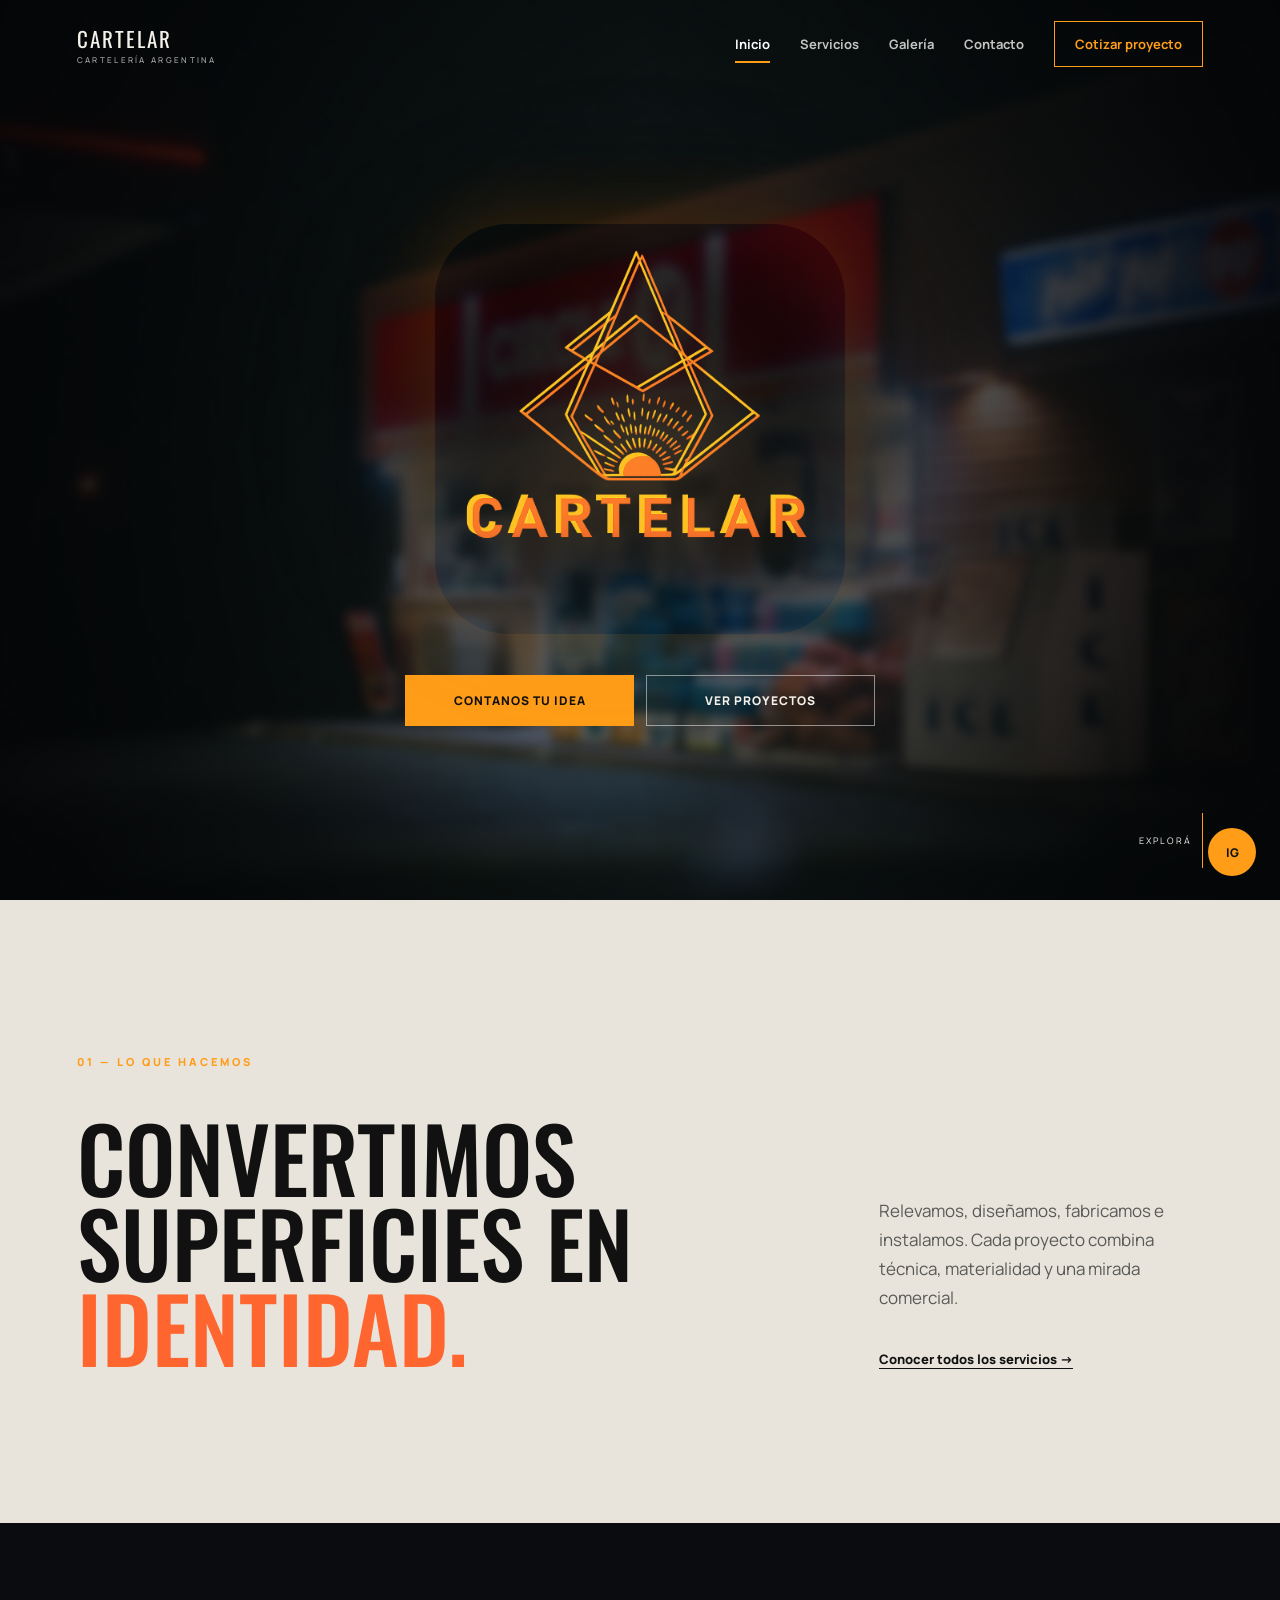
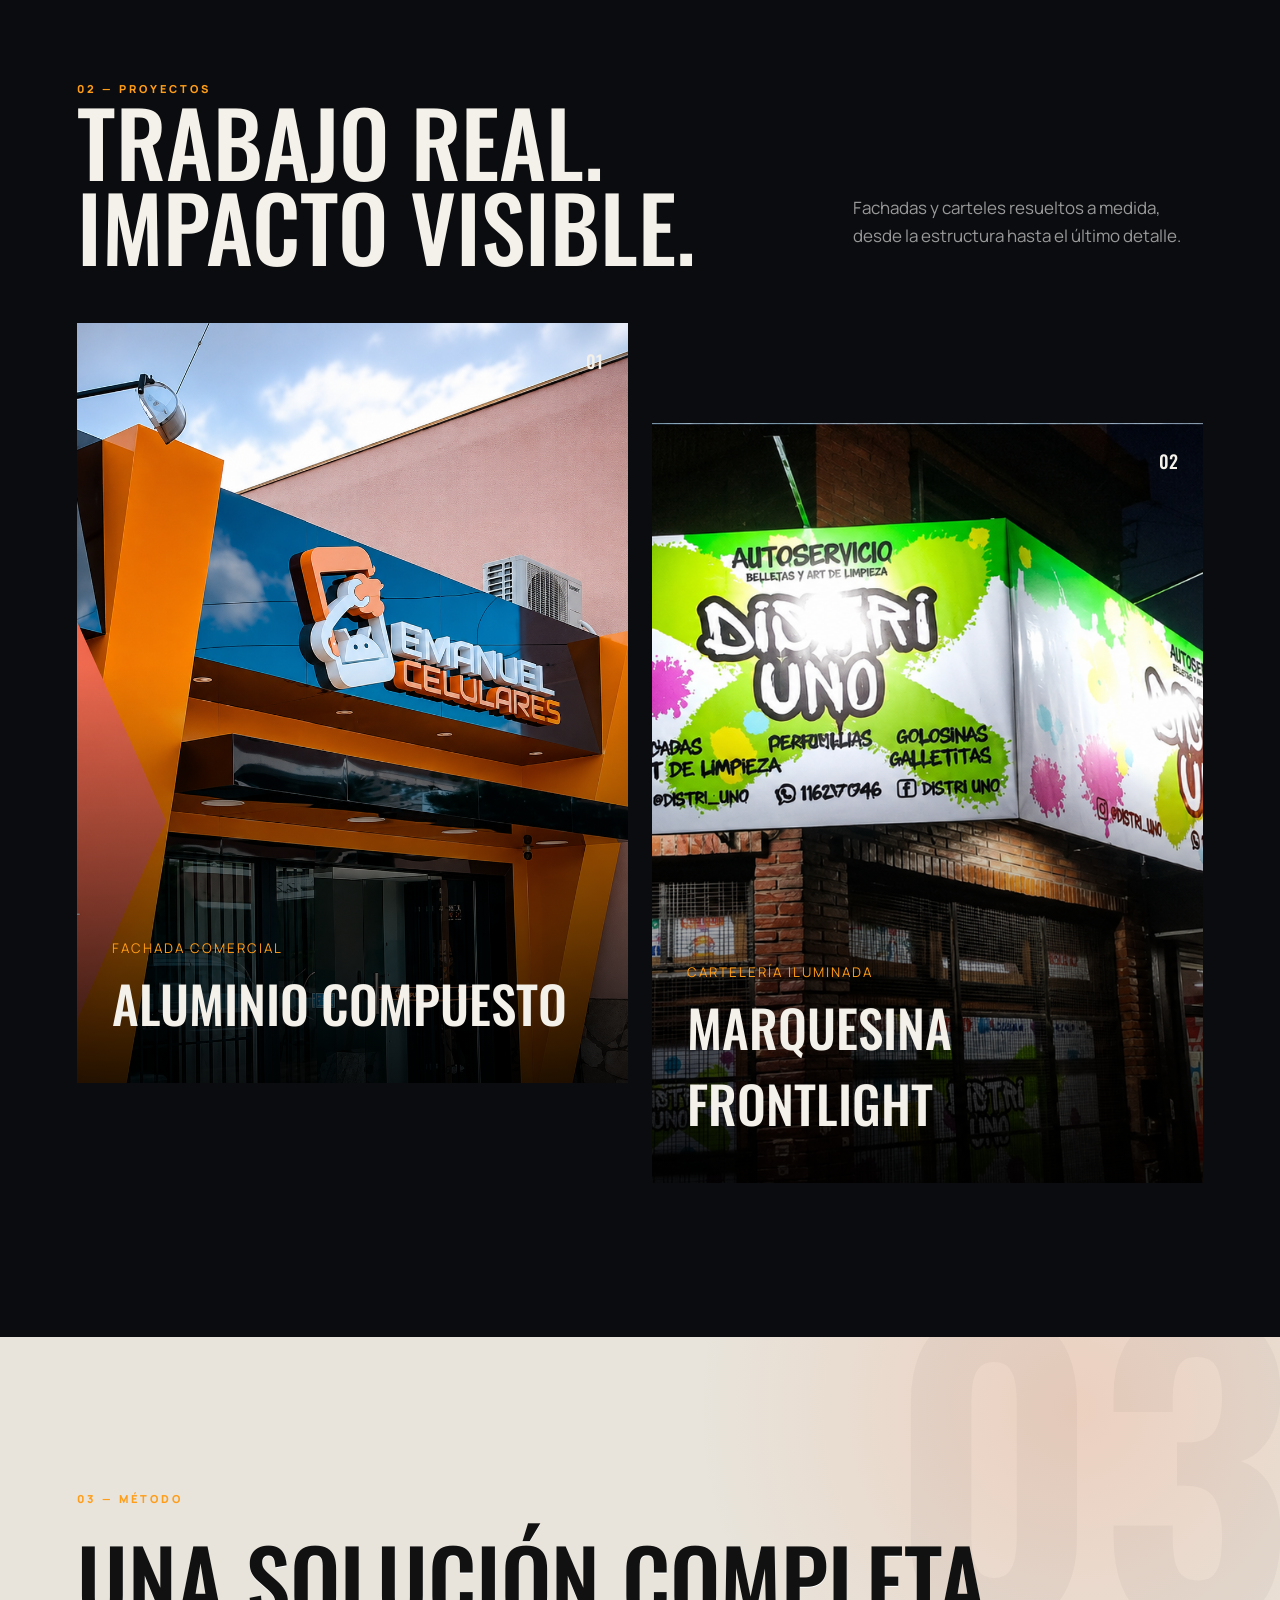
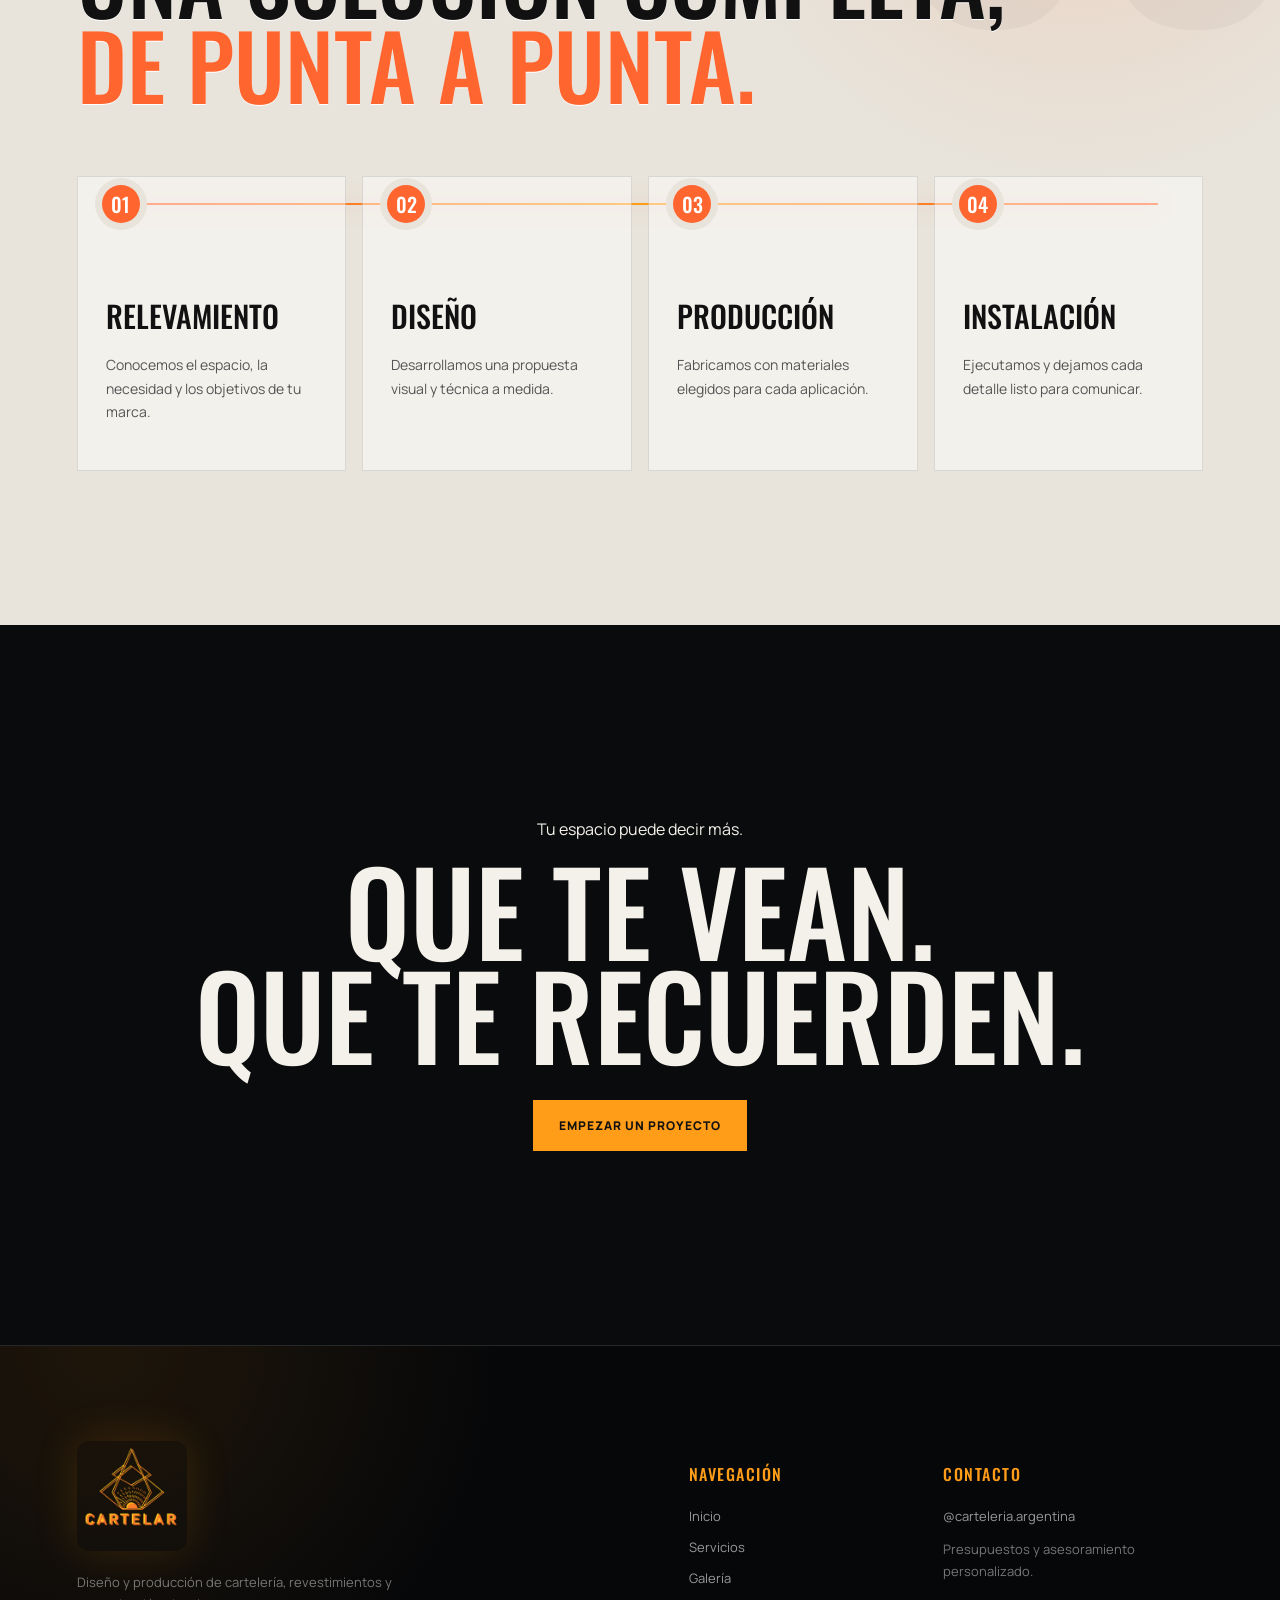
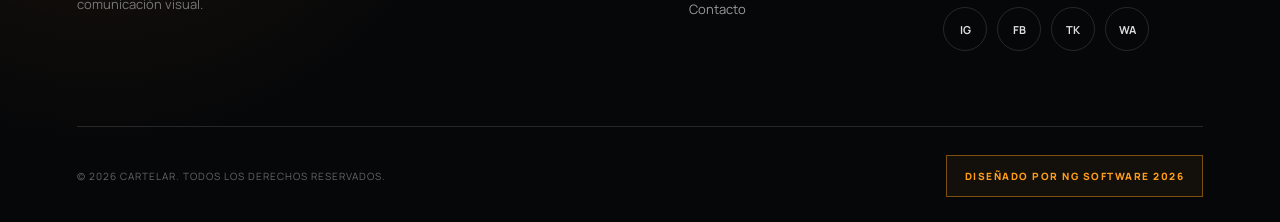
==== index.html @ c9a0443d "Add files via upload" ====
<!doctype html><html lang="es"><head><meta charset="UTF-8"><meta name="viewport" content="width=device-width,initial-scale=1"><meta name="description" content="Cartelar — cartelería, aluminio compuesto, revestimientos y comunicación visual."><title>Cartelar | Cartelería Argentina</title><link rel="preconnect" href="https://fonts.googleapis.com"><link rel="preconnect" href="https://fonts.gstatic.com" crossorigin><link href="https://fonts.googleapis.com/css2?family=Manrope:wght@400;500;600;700;800&family=Oswald:wght@400;500;600&display=swap" rel="stylesheet"><link rel="stylesheet" href="css/styles.css"><script defer src="js/main.js"></script></head><body>
<div class="loader" aria-label="Cargando"><img src="assets/logo-cartelar.png" alt="Cartelar"><div class="loader-line"></div></div>
<header class="header"><a class="brand brand-index" href="index.html"><span>CARTELAR<small>Cartelería Argentina</small></span></a><button class="menu-btn" aria-label="Abrir menú" aria-expanded="false"><i></i><i></i></button><nav><a class="active" href="index.html">Inicio</a><a href="servicios.html">Servicios</a><a href="galeria.html">Galería</a><a href="contacto.html">Contacto</a><a class="nav-cta" href="contacto.html">Cotizar proyecto</a></nav></header>
<main><section class="hero hero-minimal"><div class="hero-bg" data-parallax></div><div class="hero-shade"></div><div class="hero-center"><img class="hero-logo" src="assets/logo-cartelar.png" alt="Cartelar"><div class="hero-actions"><a class="btn primary" href="contacto.html">Contanos tu idea</a><a class="btn ghost" href="galeria.html">Ver proyectos</a></div></div><div class="scroll-cue"><span>Explorá</span><i></i></div></section>
<section class="statement section"><div class="section-tag reveal">01 — Lo que hacemos</div><div class="statement-grid"><h2 class="reveal">Convertimos superficies en <span>identidad.</span></h2><div class="reveal"><p>Relevamos, diseñamos, fabricamos e instalamos. Cada proyecto combina técnica, materialidad y una mirada comercial.</p><a class="text-link" href="servicios.html">Conocer todos los servicios →</a></div></div></section>
<section class="featured section dark"><div class="section-head reveal"><div><span class="section-tag">02 — Proyectos</span><h2>Trabajo real.<br>Impacto visible.</h2></div><p>Fachadas y carteles resueltos a medida, desde la estructura hasta el último detalle.</p></div><div class="project-grid"><a class="project-card reveal" href="galeria.html"><img src="assets/proyecto-aluminio.png" alt="Fachada en aluminio compuesto para Emmanuel Celulares"><span class="project-number">01</span><div><small>Fachada comercial</small><h3>Aluminio compuesto</h3></div></a><a class="project-card reveal" href="galeria.html"><img src="assets/proyecto-carteleria.png" alt="Marquesina iluminada para Distri Uno"><span class="project-number">02</span><div><small>Cartelería iluminada</small><h3>Marquesina frontlight</h3></div></a></div></section>
<section class="process section"><div class="section-tag reveal">03 — Método</div><h2 class="reveal">Una solución completa,<br><span>de punta a punta.</span></h2><div class="steps"><article class="reveal"><b>01</b><h3>Relevamiento</h3><p>Conocemos el espacio, la necesidad y los objetivos de tu marca.</p></article><article class="reveal"><b>02</b><h3>Diseño</h3><p>Desarrollamos una propuesta visual y técnica a medida.</p></article><article class="reveal"><b>03</b><h3>Producción</h3><p>Fabricamos con materiales elegidos para cada aplicación.</p></article><article class="reveal"><b>04</b><h3>Instalación</h3><p>Ejecutamos y dejamos cada detalle listo para comunicar.</p></article></div></section>
<section class="parallax-band"><div class="parallax-band-bg"></div><div class="reveal"><span>Tu espacio puede decir más.</span><h2>Que te vean.<br>Que te recuerden.</h2><a class="btn primary" href="contacto.html">Empezar un proyecto</a></div></section></main>
<footer><div class="footer-top"><div><img src="assets/logo-cartelar.png" alt="Cartelar"><p>Diseño y producción de cartelería, revestimientos y comunicación visual.</p></div><div><h4>Navegación</h4><a href="index.html">Inicio</a><a href="servicios.html">Servicios</a><a href="galeria.html">Galería</a><a href="contacto.html">Contacto</a></div><div><h4>Contacto</h4><a href="https://www.instagram.com/carteleria.argentina/" target="_blank" rel="noopener">@carteleria.argentina</a><p>Presupuestos y asesoramiento personalizado.</p></div></div><div class="footer-bottom"><span>© 2026 Cartelar. Todos los derechos reservados.</span><a href="https://www.instagram.com/ng.software.arg/" target="_blank" rel="noopener">Diseñado por NG Software 2026</a></div></footer>
<a class="float-contact" href="https://www.instagram.com/carteleria.argentina/" target="_blank" rel="noopener" aria-label="Contactar por Instagram">IG</a><button class="to-top" aria-label="Volver arriba">↑</button></body></html>
---- css/styles.css ----
:root{--bg:#0a0b0d;--panel:#111318;--text:#f4f1ea;--muted:#a8a8a5;--accent:#ff9d18;--accent2:#ff652f;--line:rgba(255,255,255,.13);--pad:clamp(22px,6vw,96px)}*{box-sizing:border-box}html{scroll-behavior:smooth}body{margin:0;background:var(--bg);color:var(--text);font-family:Manrope,Arial,sans-serif;overflow-x:hidden}body.menu-open{overflow:hidden}a{color:inherit;text-decoration:none}img{display:block;max-width:100%}button,input,textarea,select{font:inherit}.loader{position:fixed;z-index:9999;inset:0;background:#08090b;display:grid;place-items:center;transition:opacity .6s,visibility .6s}.loader.hide{opacity:0;visibility:hidden}.loader img{width:clamp(140px,22vw,280px);border-radius:12%;animation:loaderPulse 1.4s ease-in-out infinite}.loader-line{position:absolute;bottom:12%;width:140px;height:2px;background:#282828;overflow:hidden}.loader-line:after{content:"";display:block;width:50%;height:100%;background:var(--accent);animation:load 1s infinite}.header{height:88px;padding:0 var(--pad);display:flex;align-items:center;justify-content:space-between;position:fixed;z-index:100;top:0;width:100%;border-bottom:1px solid transparent;transition:.35s}.header.scrolled{height:72px;background:rgba(8,9,11,.9);backdrop-filter:blur(18px);border-color:var(--line)}.brand{display:flex;align-items:center;gap:12px;font-family:Oswald;font-size:21px;letter-spacing:2px}.brand img{width:42px;height:42px;object-fit:cover;border-radius:8px}.brand small{display:block;font:500 8px Manrope;letter-spacing:2.3px;color:#aaa;text-transform:uppercase}.header nav{display:flex;align-items:center;gap:30px;font-size:13px;font-weight:700}.header nav>a:not(.nav-cta){color:#c4c4c2;position:relative}.header nav>a.active,.header nav>a:hover{color:#fff}.header nav>a.active:after{content:"";position:absolute;left:0;right:0;bottom:-10px;height:2px;background:var(--accent)}.nav-cta{padding:13px 20px;border:1px solid var(--accent);color:var(--accent)}.menu-btn{display:none;background:none;border:0}.hero{height:100svh;min-height:690px;position:relative;display:grid;place-items:center;overflow:hidden}.hero-bg{position:absolute;inset:-6%;background:url('../assets/hero-carteleria.jpg') center/cover;filter:blur(5px);transform:scale(1.05);will-change:transform}.hero-shade{position:absolute;inset:0;background:radial-gradient(circle at center,rgba(4,5,7,.2),rgba(4,5,7,.85)),linear-gradient(90deg,rgba(4,5,7,.65),transparent 50%,rgba(4,5,7,.65))}.hero-center{position:relative;z-index:2;text-align:center;max-width:860px;padding:110px 24px 60px}.eyebrow,.section-tag{font-size:11px;text-transform:uppercase;letter-spacing:3px;font-weight:800;color:var(--accent)}.hero-logo{width:clamp(115px,14vw,180px);height:clamp(115px,14vw,180px);object-fit:cover;margin:24px auto 10px;border-radius:18%;box-shadow:0 0 80px rgba(255,157,24,.22);animation:logoReveal 1.1s .3s both}.hero h1,.page-hero h1,.contact h1{font:500 clamp(58px,8.5vw,126px)/.88 Oswald;text-transform:uppercase;letter-spacing:-2px;margin:10px 0 22px}.hero h1 em,.page-hero h1 em,.contact h1 em{font-style:normal;color:var(--accent)}.hero p{max-width:620px;margin:0 auto 30px;color:#d3d3d0;font-size:clamp(15px,1.4vw,18px);line-height:1.7}.hero-actions{display:flex;gap:12px;justify-content:center}.btn{display:inline-flex;justify-content:center;align-items:center;padding:16px 25px;border:1px solid transparent;cursor:pointer;font-weight:800;font-size:12px;letter-spacing:1px;text-transform:uppercase;transition:.3s}.btn.primary{background:var(--accent);color:#111}.btn.primary:hover{background:#ffb13b;transform:translateY(-3px)}.btn.ghost{border-color:rgba(255,255,255,.5)}.btn.ghost:hover{background:#fff;color:#111}.scroll-cue{position:absolute;z-index:2;right:var(--pad);bottom:32px;display:flex;align-items:center;gap:10px;font-size:9px;letter-spacing:2px;text-transform:uppercase}.scroll-cue i{height:55px;width:1px;background:linear-gradient(var(--accent) 50%,rgba(255,255,255,.2) 50%);background-size:100% 200%;animation:scroll 2s infinite}.section{padding:clamp(90px,12vw,170px) var(--pad)}.statement{background:#e8e4db;color:#111}.statement-grid{display:grid;grid-template-columns:1.35fr .65fr;gap:10vw;margin-top:45px;align-items:end}.statement h2,.section-head h2,.process h2,.cta h2{font:500 clamp(48px,7vw,102px)/.95 Oswald;text-transform:uppercase;margin:0}.statement h2 span,.process h2 span{color:var(--accent2)}.statement p,.section-head p{font-size:17px;line-height:1.7;color:#595a57}.text-link{display:inline-block;margin-top:20px;font-size:13px;font-weight:800;border-bottom:1px solid}.dark{background:#0b0c0f}.section-head{display:flex;justify-content:space-between;align-items:end;margin-bottom:55px}.section-head p{color:#999;max-width:350px}.project-grid{display:grid;grid-template-columns:1fr 1fr;gap:24px}.project-card{height:min(70vw,760px);position:relative;overflow:hidden;background:#111}.project-card:nth-child(2){margin-top:100px}.project-card img{width:100%;height:100%;object-fit:cover;transition:transform .8s}.project-card:after{content:"";position:absolute;inset:0;background:linear-gradient(transparent 45%,rgba(0,0,0,.85))}.project-card:hover img{transform:scale(1.045)}.project-card>div{position:absolute;z-index:2;bottom:35px;left:35px}.project-card small{color:var(--accent);text-transform:uppercase;letter-spacing:2px}.project-card h3{font:500 clamp(29px,4vw,55px) Oswald;text-transform:uppercase;margin:7px 0}.project-number{position:absolute;z-index:2;right:25px;top:25px;font:500 18px Oswald}.process{background:#e8e4db;color:#111}.process h2{margin:30px 0 70px}.steps{display:grid;grid-template-columns:repeat(4,1fr);border-top:1px solid #bbb}.steps article{padding:35px 28px;border-right:1px solid #bbb}.steps article:last-child{border:0}.steps b{color:var(--accent2);font:500 20px Oswald}.steps h3{font:500 25px Oswald;text-transform:uppercase;margin:50px 0 15px}.steps p{font-size:13px;line-height:1.7;color:#555}.parallax-band{min-height:80vh;position:relative;display:grid;place-items:center;text-align:center;overflow:hidden}.parallax-band-bg{position:absolute;inset:-15%;background:url('../assets/proyecto-carteleria.png') center/cover fixed;filter:brightness(.25)}.parallax-band>div:last-child{position:relative}.parallax-band h2{font:500 clamp(58px,9vw,130px)/.9 Oswald;text-transform:uppercase;margin:18px 0 35px}.page-hero{min-height:72vh;padding:180px var(--pad) 90px;display:flex;flex-direction:column;justify-content:end;background:radial-gradient(circle at 80% 10%,rgba(255,157,24,.15),transparent 33%)}.page-hero h1{font-size:clamp(60px,8vw,112px);margin:25px 0}.page-hero p{color:var(--muted);max-width:580px;line-height:1.8}.services{padding-top:40px}.service-wide{display:grid;grid-template-columns:.8fr 1.2fr;min-height:620px;background:#e8e4db;color:#111}.service-wide>div{padding:clamp(35px,6vw,80px);align-self:center}.service-wide span,.service-card span{color:var(--accent2);font:600 16px Oswald}.service-wide h2{font:500 clamp(45px,5vw,72px)/1 Oswald;text-transform:uppercase}.service-wide p{line-height:1.8;color:#555}.service-wide li{margin:10px 0}.service-wide img{width:100%;height:100%;object-fit:cover}.service-cards{display:grid;grid-template-columns:repeat(2,1fr);gap:1px;background:var(--line);margin-top:1px}.service-card{min-height:370px;background:var(--panel);padding:55px;position:relative;overflow:hidden}.service-card h3{font:500 clamp(30px,4vw,50px) Oswald;text-transform:uppercase;margin:50px 0 15px}.service-card p{color:#aaa;line-height:1.7;max-width:520px}.service-card.image{padding:0;display:flex;align-items:end}.service-card.image img{position:absolute;inset:0;width:100%;height:100%;object-fit:cover;filter:brightness(.48);transition:.6s}.service-card.image:hover img{transform:scale(1.04);filter:brightness(.35)}.service-card.image>div{position:relative;padding:45px}.cta{text-align:center;background:linear-gradient(135deg,#191309,#0b0c0f)}.cta h2{margin:25px 0 40px}.gallery{padding-top:20px;display:grid;grid-template-columns:.8fr 1.2fr;gap:24px;align-items:center}.gallery-item{border:0;padding:0;background:none;color:white;text-align:left;position:relative;overflow:hidden;cursor:zoom-in}.gallery-item.tall{height:760px}.gallery-item.wide{height:560px}.gallery-item img{height:100%;width:100%;object-fit:cover;transition:.7s}.gallery-item:hover img{transform:scale(1.04)}.gallery-item:after{content:"";position:absolute;inset:0;background:linear-gradient(transparent 60%,rgba(0,0,0,.8))}.gallery-item span{position:absolute;z-index:2;left:35px;bottom:30px;font:500 30px Oswald;text-transform:uppercase}.gallery-item small{display:block;color:var(--accent);font:700 10px Manrope;letter-spacing:2px;margin-bottom:5px}.lightbox{position:fixed;z-index:500;inset:0;background:rgba(0,0,0,.94);display:none;place-items:center;padding:50px}.lightbox.open{display:grid}.lightbox img{max-height:88vh;max-width:92vw}.lightbox button{position:absolute;right:25px;top:15px;color:white;border:0;background:none;font-size:50px;cursor:pointer}.contact{padding-top:190px;min-height:100vh;display:grid;grid-template-columns:1fr .75fr;gap:9vw}.contact h1{font-size:clamp(55px,7vw,100px);margin:28px 0}.contact-copy>p{color:#aaa;line-height:1.8;max-width:560px}.contact-links{margin-top:60px;border-top:1px solid var(--line)}.contact-links a,.contact-links>div{padding:24px 0;border-bottom:1px solid var(--line);display:block;font-weight:700}.contact-links small{display:block;color:var(--accent);text-transform:uppercase;letter-spacing:2px;margin-bottom:8px}.contact-links b{float:right}.contact-form{background:#e8e4db;color:#111;padding:clamp(28px,4vw,60px);align-self:center}.contact-form label{display:block;margin-bottom:25px;font-size:11px;text-transform:uppercase;letter-spacing:1px;font-weight:800}.contact-form input,.contact-form textarea,.contact-form select{display:block;width:100%;padding:14px 0;border:0;border-bottom:1px solid #aaa;background:transparent;outline:none;margin-top:7px;text-transform:none;letter-spacing:0}.contact-form input:focus,.contact-form textarea:focus,.contact-form select:focus{border-color:var(--accent2)}.contact-form .btn{width:100%}.form-note{font-size:10px;line-height:1.6;color:#666}footer{padding:75px var(--pad) 25px;background:#07080a;border-top:1px solid var(--line)}.footer-top{display:grid;grid-template-columns:1.7fr .6fr .8fr;gap:60px;padding-bottom:65px}.footer-top>div:first-child img{width:80px;height:80px;object-fit:cover;border-radius:12px;margin-bottom:20px}.footer-top p{color:#777;max-width:340px;line-height:1.7;font-size:13px}.footer-top h4{font:500 16px Oswald;text-transform:uppercase;color:var(--accent)}.footer-top a{display:block;color:#999;font-size:13px;margin:13px 0}.footer-top a:hover{color:white}.footer-bottom{border-top:1px solid var(--line);padding-top:22px;display:flex;justify-content:space-between;color:#666;font-size:10px;text-transform:uppercase;letter-spacing:1px}.footer-bottom a:hover{color:var(--accent)}.float-contact,.to-top{position:fixed;z-index:80;bottom:24px;width:48px;height:48px;display:grid;place-items:center;border-radius:50%;border:0;font-size:12px;font-weight:800}.float-contact{right:24px;background:var(--accent);color:#111}.to-top{right:82px;background:#222;color:white;opacity:0;transform:translateY(10px);transition:.3s;cursor:pointer}.to-top.show{opacity:1;transform:none}.reveal{opacity:0;transform:translateY(35px);transition:opacity .8s,transform .8s}.reveal.visible{opacity:1;transform:none}@keyframes loaderPulse{50%{transform:scale(1.04);filter:brightness(1.2)}}@keyframes load{from{transform:translateX(-100%)}to{transform:translateX(200%)}}@keyframes logoReveal{from{opacity:0;transform:scale(.72);filter:blur(12px)}to{opacity:1;transform:scale(1);filter:blur(0)}}@keyframes scroll{to{background-position:0 -200%}}
@media(max-width:900px){.header{height:72px}.brand span{display:none}.menu-btn{display:block;width:38px;height:38px;position:relative;z-index:3}.menu-btn i{display:block;width:24px;height:2px;background:#fff;margin:7px;transition:.3s}.menu-open .menu-btn i:first-child{transform:translateY(4.5px) rotate(45deg)}.menu-open .menu-btn i:last-child{transform:translateY(-4.5px) rotate(-45deg)}.header nav{position:fixed;inset:0;background:#0a0b0d;display:flex;flex-direction:column;justify-content:center;gap:30px;transform:translateX(100%);transition:.45s;font:500 38px Oswald;text-transform:uppercase}.menu-open .header nav{transform:none}.header nav>a.active:after{bottom:-3px}.nav-cta{font:800 12px Manrope}.statement-grid,.service-wide,.contact{grid-template-columns:1fr}.statement-grid{gap:40px}.project-card:nth-child(2){margin-top:50px}.section-head{display:block}.section-head p{margin-top:30px}.steps{grid-template-columns:1fr 1fr}.service-wide img{height:520px}.gallery{grid-template-columns:1fr}.gallery-item.tall,.gallery-item.wide{height:70vw;min-height:430px}.contact{gap:70px}.footer-top{grid-template-columns:1fr 1fr}.footer-top>div:first-child{grid-column:1/-1}}
@media(max-width:600px){.hero{min-height:720px}.hero-center{padding-top:100px}.hero-logo{width:105px;height:105px}.hero h1{font-size:53px}.hero-actions{flex-direction:column;align-items:stretch}.scroll-cue{display:none}.statement-grid{display:block}.statement-grid>div{margin-top:35px}.project-grid{grid-template-columns:1fr}.project-card{height:125vw;max-height:640px}.project-card:nth-child(2){margin-top:0}.steps,.service-cards{grid-template-columns:1fr}.steps article{border-right:0;border-bottom:1px solid #bbb}.service-wide img{height:105vw;max-height:500px}.service-card{padding:35px;min-height:330px}.service-card.image>div{padding:35px}.parallax-band-bg{background-attachment:scroll}.page-hero{min-height:68vh}.gallery-item.tall,.gallery-item.wide{height:120vw}.contact{padding-top:130px}.footer-top{grid-template-columns:1fr}.footer-top>div:first-child{grid-column:auto}.footer-bottom{display:block}.footer-bottom a{display:block;margin-top:12px}}
@media(prefers-reduced-motion:reduce){*{scroll-behavior:auto!important;animation:none!important;transition:none!important}.reveal{opacity:1;transform:none}}

/* Refinamiento visual v2 */
.brand-index{gap:0}.hero-minimal .hero-center{display:flex;flex-direction:column;align-items:center;gap:42px}.hero-minimal .hero-logo{width:clamp(230px,32vw,470px);height:clamp(230px,32vw,470px);margin:0;filter:drop-shadow(0 0 42px rgba(255,157,24,.32));animation:heroMark 1.25s cubic-bezier(.2,.8,.2,1) both}.hero-minimal .hero-actions{width:min(470px,90vw)}.hero-minimal .btn{flex:1}.hero-minimal .hero-shade{background:radial-gradient(circle at center,rgba(6,7,9,.12),rgba(4,5,7,.9)),linear-gradient(90deg,rgba(4,5,7,.7),transparent 50%,rgba(4,5,7,.7))}
.service-card:not(.image){padding:0;display:flex;align-items:end;isolation:isolate}.service-card:not(.image):before{content:"";position:absolute;inset:0;background:center/cover;filter:brightness(.38);z-index:-2;transition:transform .7s,filter .7s}.service-card:not(.image):after{content:"";position:absolute;inset:0;background:linear-gradient(transparent 25%,rgba(5,6,8,.9));z-index:-1}.service-card:not(.image):hover:before{transform:scale(1.055);filter:brightness(.28)}.service-card:not(.image)>span,.service-card:not(.image)>h3,.service-card:not(.image)>p{position:absolute;left:45px;right:35px}.service-card:not(.image)>span{top:42px}.service-card:not(.image)>h3{bottom:82px;margin:0}.service-card:not(.image)>p{bottom:24px;margin:0}.service-card:nth-child(1):before{background-image:url('../assets/servicio-neon.jpg')}.service-card:nth-child(3):before{background-image:url('../assets/servicio-ploteo.jpg')}.service-card:nth-child(6):before{background-image:url('../assets/servicio-interiores.jpg')}.service-card:nth-child(7):before{background-image:url('../assets/hero-carteleria.jpg')}
.process{position:relative;overflow:hidden;background:radial-gradient(circle at 84% 8%,rgba(255,101,47,.16),transparent 28%),#e8e4db}.process:before{content:"03";position:absolute;right:-1vw;top:-6vw;font:600 clamp(220px,30vw,510px)/1 Oswald;color:rgba(10,10,10,.035);pointer-events:none}.process h2{position:relative;text-shadow:0 1px 0 #fff}.steps{position:relative;border:0;gap:16px}.steps:before{content:"";position:absolute;left:4%;right:4%;top:27px;height:2px;background:linear-gradient(90deg,var(--accent2),var(--accent),var(--accent2));box-shadow:0 0 22px rgba(255,101,47,.38)}.steps article{position:relative;background:rgba(255,255,255,.45);border:1px solid rgba(0,0,0,.11)!important;padding:46px 28px 32px;min-height:255px;transition:transform .35s,background .35s,box-shadow .35s}.steps article:hover{transform:translateY(-12px);background:#fff;box-shadow:0 25px 55px rgba(0,0,0,.12)}.steps b{position:absolute;top:8px;left:24px;background:var(--accent2);color:white;width:38px;height:38px;border-radius:50%;display:grid;place-items:center;box-shadow:0 0 0 7px #e8e4db}.steps h3{margin:70px 0 15px;font-size:30px}.steps p{font-size:14px}.steps article:after{content:"";position:absolute;left:28px;bottom:0;width:0;height:4px;background:var(--accent2);transition:width .4s}.steps article:hover:after{width:calc(100% - 56px)}
footer{position:relative;background:radial-gradient(circle at 8% 0,rgba(255,157,24,.1),transparent 32%),#060709;padding-top:95px}.footer-top{padding-bottom:75px}.footer-top>div:first-child img{width:110px;height:110px;box-shadow:0 0 45px rgba(255,157,24,.16)}.footer-top h4{letter-spacing:1.5px}.socials{display:flex;gap:10px;margin-top:25px}.socials a{width:44px;height:44px;border:1px solid var(--line);border-radius:50%;display:grid!important;place-items:center!important;margin:0!important;color:#ddd!important;font:700 11px Manrope;transition:.3s}.socials a:hover{border-color:var(--accent);background:var(--accent);color:#111!important;transform:translateY(-4px)}.footer-bottom{align-items:center;padding-top:28px}.footer-bottom a{padding:13px 18px;border:1px solid rgba(255,157,24,.45);color:var(--accent);font-weight:800;letter-spacing:1.5px;background:rgba(255,157,24,.05);transition:.3s}.footer-bottom a:hover{background:var(--accent);color:#111;box-shadow:0 0 30px rgba(255,157,24,.2)}
@keyframes heroMark{0%{opacity:0;transform:scale(.68);filter:blur(18px) drop-shadow(0 0 0 transparent)}60%{opacity:1;transform:scale(1.045);filter:blur(0) drop-shadow(0 0 65px rgba(255,157,24,.52))}100%{transform:scale(1);filter:blur(0) drop-shadow(0 0 42px rgba(255,157,24,.32))}}
@media(max-width:900px){.steps:before{display:none}.service-card:not(.image)>span,.service-card:not(.image)>h3,.service-card:not(.image)>p{left:35px}.hero-minimal .hero-center{gap:32px}}
@media(max-width:600px){.hero-minimal .hero-logo{width:245px;height:245px}.hero-minimal .hero-actions{width:100%}.footer-bottom a{display:inline-block}.steps article{min-height:235px}}

/* Servicios editoriales alternados */
.services{overflow:hidden}.service-wide{position:relative;isolation:isolate;grid-template-columns:1fr 1fr;min-height:570px;background:#101216;color:var(--text);margin-bottom:28px}.service-wide>div{grid-column:2;padding:clamp(40px,6vw,90px);z-index:2;background:linear-gradient(100deg,rgba(16,18,22,.92),#101216 35%)}.service-wide>img{opacity:0;grid-column:1;grid-row:1}.service-wide:after{content:"";position:absolute;inset:0 50% 0 0;background:url('https://fiduciaryglass.com/wp-content/uploads/2025/04/ACP-panel.jpg') center/cover;z-index:-1;transition:transform .8s}.service-wide:hover:after{transform:scale(1.035)}.service-wide p{color:#aaa}.service-wide li{color:#ddd}.service-wide.reveal{transform:translateX(-120px)}.service-wide.reveal.visible{transform:none}
.service-cards{display:block;background:none;margin:0}.service-card,.service-card.image,.service-card:not(.image){min-height:520px;margin:28px 0;padding:0;display:grid;grid-template-columns:1fr 1fr;align-items:stretch;background:#101216;isolation:isolate;overflow:hidden}.service-card>img{display:none}.service-card:before,.service-card:not(.image):before{content:"";position:absolute;top:0;bottom:0;width:50%;height:auto;filter:brightness(.7) saturate(.82);background-position:center;background-size:cover;transition:transform .9s,filter .6s;z-index:-1}.service-card:nth-child(odd):before{left:0;right:auto}.service-card:nth-child(even):before{right:0;left:auto}.service-card:after,.service-card:not(.image):after{content:"";position:absolute;inset:0;z-index:-1;background:linear-gradient(90deg,transparent 38%,#101216 51%)}.service-card:nth-child(even):after{background:linear-gradient(90deg,#101216 49%,transparent 62%)}.service-card:hover:before,.service-card:not(.image):hover:before{transform:scale(1.045);filter:brightness(.86) saturate(1)}.service-card>div,.service-card.image>div{position:relative;padding:clamp(40px,6vw,90px);align-self:center;z-index:2}.service-card:nth-child(odd)>div{grid-column:2}.service-card:nth-child(even)>div{grid-column:1}.service-card:not(.image)>span,.service-card:not(.image)>h3,.service-card:not(.image)>p{position:relative;left:auto;right:auto;top:auto;bottom:auto;grid-column:2;margin-left:clamp(40px,6vw,90px);margin-right:clamp(40px,6vw,90px);z-index:2}.service-card:not(.image)>span{align-self:end;margin-bottom:0}.service-card:not(.image)>h3{align-self:center;margin-top:25px;margin-bottom:12px}.service-card:not(.image)>p{align-self:start;margin-top:-135px}.service-card:not(.image):nth-child(even)>span,.service-card:not(.image):nth-child(even)>h3,.service-card:not(.image):nth-child(even)>p{grid-column:1}.service-card h3{font-size:clamp(38px,5vw,68px);line-height:1;margin:28px 0 18px}.service-card p{font-size:15px;max-width:510px}.service-card:nth-child(1):before{background-image:url('https://s.alicdn.com/%40sc04/kf/H0152748d0bdf477ead4648ebc9d617f4l/Storefront-Display-Illuminated-Advertising-Led-Channel-Sign-Letter-Outdoor-Electric-Alphabet-Letters-Sign-3D-Acrylic-Led-Letters.jpg')}.service-card:nth-child(2):before{background-image:url('https://images.pexels.com/photos/13826032/pexels-photo-13826032.jpeg?cs=srgb&fm=jpg&w=1800')}.service-card:nth-child(3):before{background-image:url('https://s.alicdn.com/%40sc04/kf/H4185050041374f64b266a1941c58e3bdf/Door-Window-Vinyl-Decoration-Stickers-Personalized-Multi-Style-Shop-Store-Front-Logo-Removable-Waterproof-Anti-Uv-Eco-Friendly.jpg')}.service-card:nth-child(4):before{background-image:url('https://www.sunlitest.com/wp-content/uploads/2015/06/JCCC-Greenwall2-1.jpg')}.service-card:nth-child(5):before{background-image:url('https://img1.wsimg.com/isteam/ip/d103bdb5-52c9-49dd-b3bf-c4c8b8a4b366/2.jpg')}.service-card:nth-child(6):before{background-image:url('https://a.1stdibscdn.com/tree-bench-for-sale-picture-7/f_103042/f_452933921748946088468/tree_bench_6_master.jpg?width=1600')}.service-card:nth-child(7):before{background-image:url('https://signexample.com/wp-content/uploads/2020/05/exterior-signs-backlit-vinyl-awnings-sign-example.jpg')}.service-card.reveal:nth-child(odd){transform:translateX(-130px)}.service-card.reveal:nth-child(even){transform:translateX(130px)}.service-card.reveal.visible{transform:none}.service-card:nth-child(odd){margin-right:6vw}.service-card:nth-child(even){margin-left:6vw}
.hero-minimal .hero-center{isolation:isolate}.hero-minimal .hero-center:before{content:"";position:absolute;width:min(540px,80vw);height:min(440px,65vw);top:45%;left:50%;transform:translate(-50%,-50%);background:rgba(0,0,0,.82);filter:blur(52px);border-radius:50%;z-index:-1;animation:darkHalo 1.4s both}.hero-minimal .hero-logo{position:relative;z-index:1}
.statement .reveal:nth-child(odd),.section-head.reveal,.process>.section-tag.reveal,.process>h2.reveal{transform:translateX(-110px)}.statement .reveal:nth-child(even),.featured .project-card.reveal:nth-child(even),.steps article.reveal:nth-child(even){transform:translateX(110px)}.featured .project-card.reveal:nth-child(odd),.steps article.reveal:nth-child(odd){transform:translateX(-110px)}.statement .reveal.visible,.section-head.reveal.visible,.featured .project-card.reveal.visible,.process>.reveal.visible,.steps article.reveal.visible{transform:none}
@keyframes darkHalo{from{opacity:0;transform:translate(-50%,-50%) scale(.55)}to{opacity:1;transform:translate(-50%,-50%) scale(1)}}
@media(max-width:760px){.service-wide{display:block;min-height:auto;padding-top:70vw}.service-wide:after{inset:0 0 auto;height:70vw}.service-wide>div{padding:38px}.service-card,.service-card.image,.service-card:not(.image){display:block;min-height:auto;padding-top:72vw;margin:22px 0!important}.service-card:before,.service-card:not(.image):before{left:0!important;right:0!important;top:0;width:100%;height:72vw}.service-card:after,.service-card:nth-child(even):after,.service-card:not(.image):after{background:linear-gradient(transparent 44%,#101216 68%)}.service-card>div,.service-card.image>div{padding:38px}.service-card:not(.image)>span,.service-card:not(.image)>h3,.service-card:not(.image)>p{display:block;margin-left:38px;margin-right:38px}.service-card:not(.image)>span{margin-top:38px}.service-card:not(.image)>h3{margin-top:28px}.service-card:not(.image)>p{margin-top:0;margin-bottom:38px}.service-card.reveal:nth-child(odd),.service-card.reveal:nth-child(even),.service-wide.reveal{transform:translateX(70px)}.service-card.reveal.visible,.service-wide.reveal.visible{transform:none}}
.service-card:not(.image){display:flex!important;flex-direction:column;justify-content:center;align-items:flex-start}.service-card:not(.image):nth-child(odd){padding:55px 6vw 55px calc(50% + 6vw)}.service-card:not(.image):nth-child(even){padding:55px calc(50% + 6vw) 55px 6vw}.service-card:not(.image)>span,.service-card:not(.image)>h3,.service-card:not(.image)>p{position:relative!important;inset:auto!important;display:block!important;grid-column:auto!important;margin-left:0!important;margin-right:0!important}.service-card:not(.image)>span{margin:0 0 28px!important}.service-card:not(.image)>h3{margin:0 0 18px!important}.service-card:not(.image)>p{margin:0!important}
@media(max-width:760px){.service-card:not(.image){padding:calc(72vw + 38px) 38px 42px!important;display:block!important}.service-card:not(.image)>span{margin-bottom:28px!important}.service-card:not(.image)>h3{margin-bottom:18px!important}}
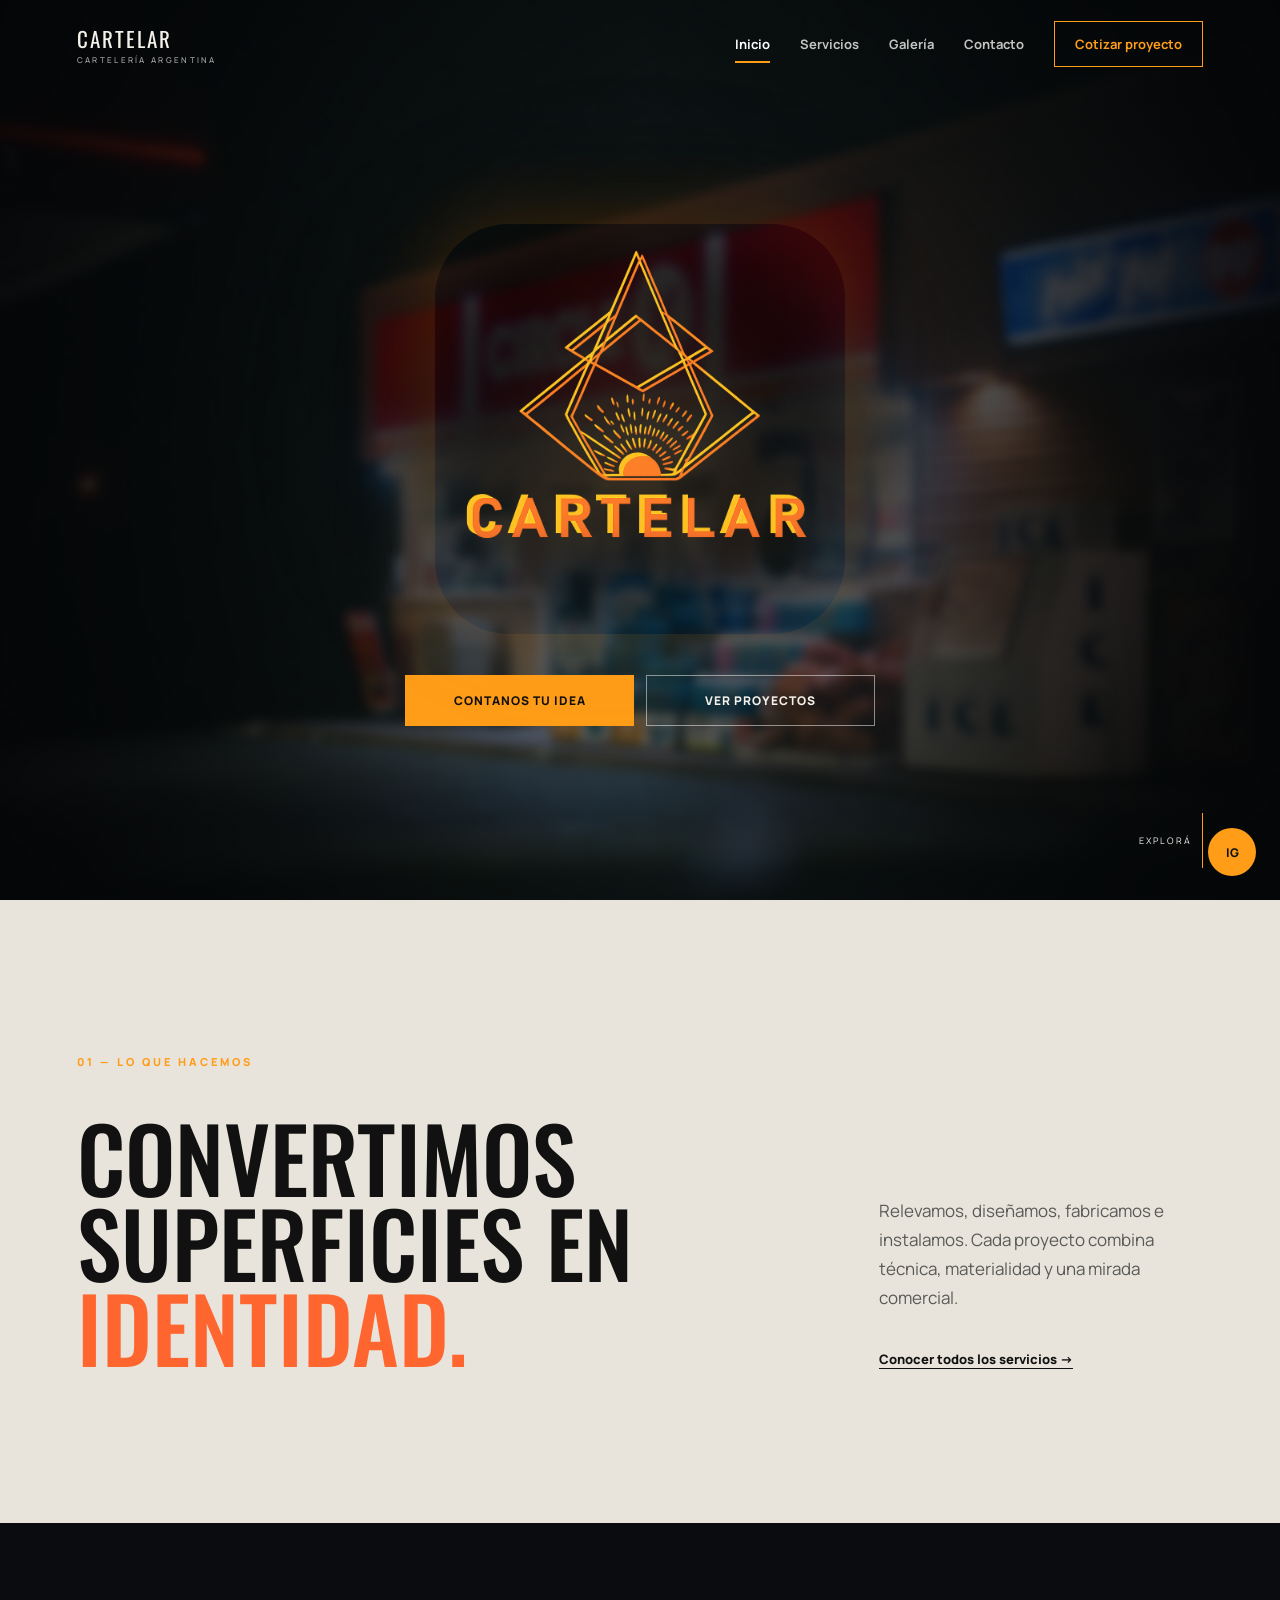
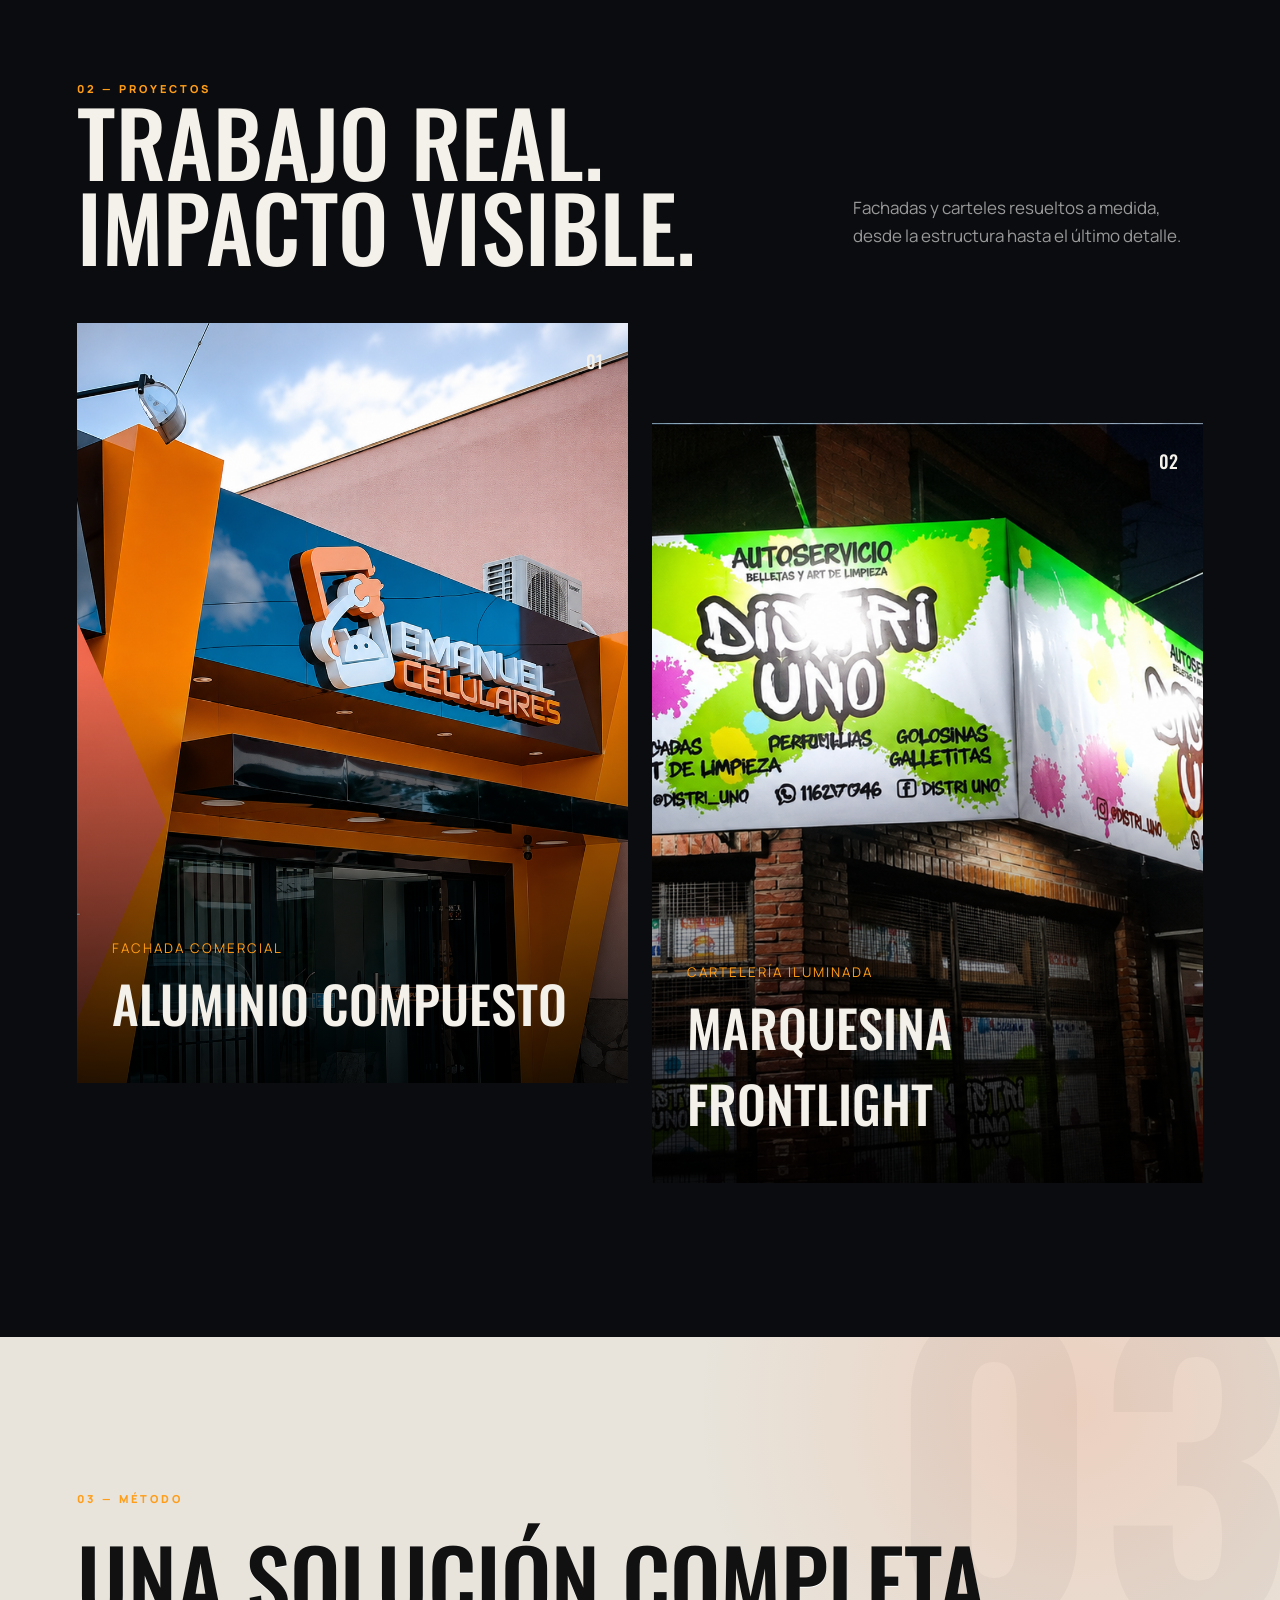
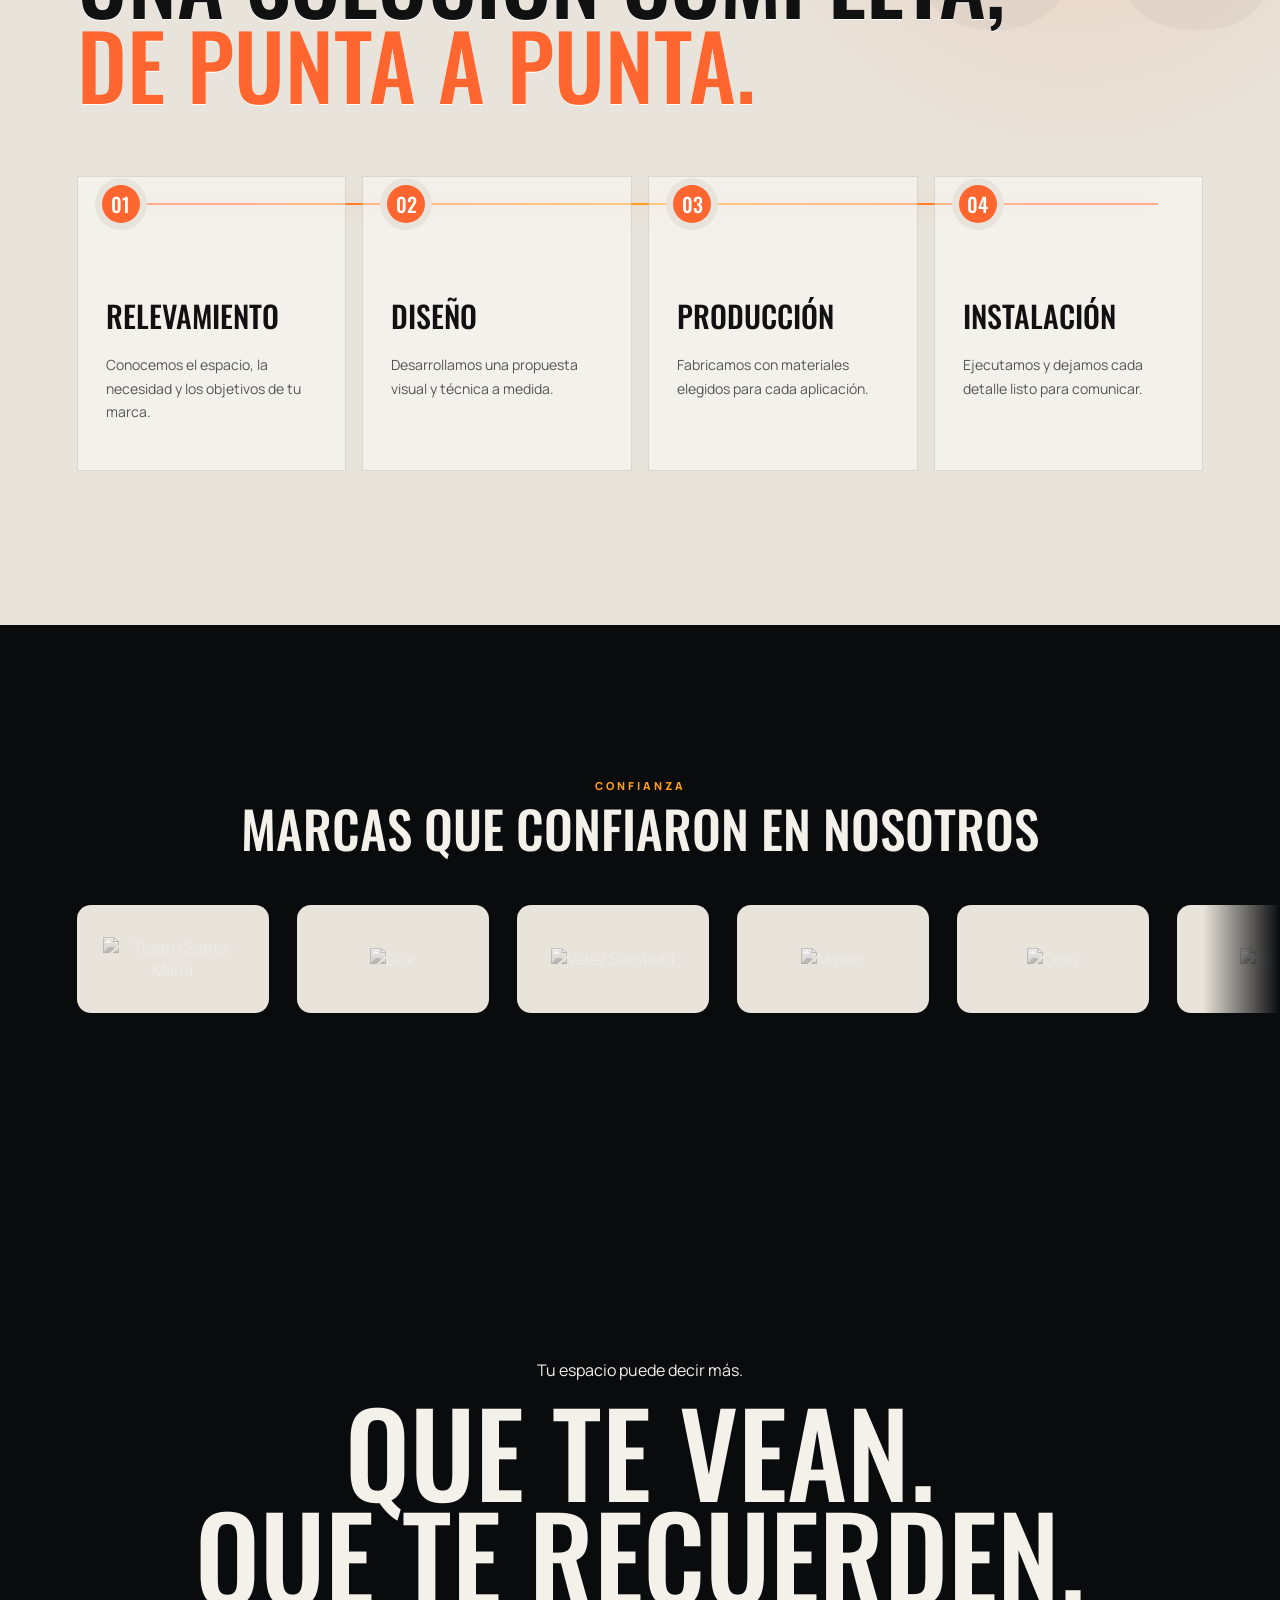
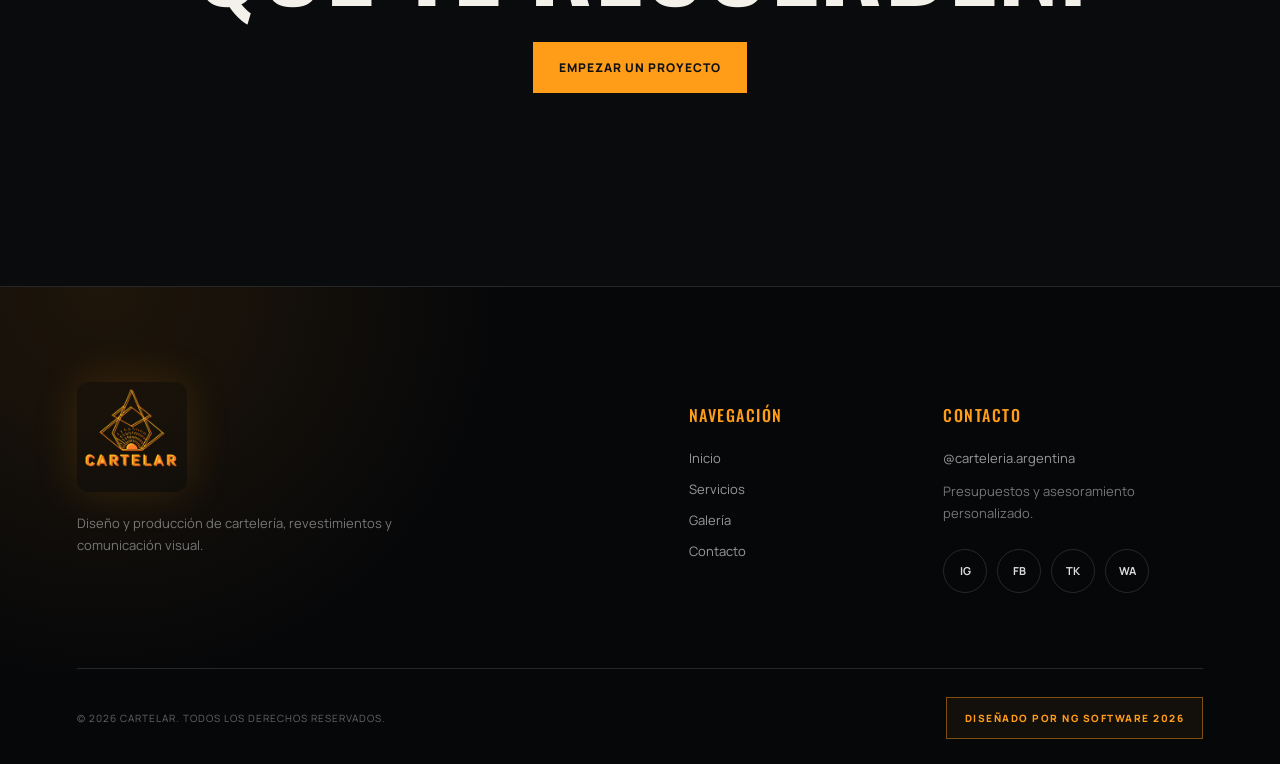
==== commit fa7ef0b1: "Add files via upload" ====
--- a/index.html
+++ b/index.html
@@ -1,10 +1,131 @@
-<!doctype html><html lang="es"><head><meta charset="UTF-8"><meta name="viewport" content="width=device-width,initial-scale=1"><meta name="description" content="Cartelar — cartelería, aluminio compuesto, revestimientos y comunicación visual."><title>Cartelar | Cartelería Argentina</title><link rel="preconnect" href="https://fonts.googleapis.com"><link rel="preconnect" href="https://fonts.gstatic.com" crossorigin><link href="https://fonts.googleapis.com/css2?family=Manrope:wght@400;500;600;700;800&family=Oswald:wght@400;500;600&display=swap" rel="stylesheet"><link rel="stylesheet" href="css/styles.css"><script defer src="js/main.js"></script></head><body>
-<div class="loader" aria-label="Cargando"><img src="assets/logo-cartelar.png" alt="Cartelar"><div class="loader-line"></div></div>
-<header class="header"><a class="brand brand-index" href="index.html"><span>CARTELAR<small>Cartelería Argentina</small></span></a><button class="menu-btn" aria-label="Abrir menú" aria-expanded="false"><i></i><i></i></button><nav><a class="active" href="index.html">Inicio</a><a href="servicios.html">Servicios</a><a href="galeria.html">Galería</a><a href="contacto.html">Contacto</a><a class="nav-cta" href="contacto.html">Cotizar proyecto</a></nav></header>
-<main><section class="hero hero-minimal"><div class="hero-bg" data-parallax></div><div class="hero-shade"></div><div class="hero-center"><img class="hero-logo" src="assets/logo-cartelar.png" alt="Cartelar"><div class="hero-actions"><a class="btn primary" href="contacto.html">Contanos tu idea</a><a class="btn ghost" href="galeria.html">Ver proyectos</a></div></div><div class="scroll-cue"><span>Explorá</span><i></i></div></section>
-<section class="statement section"><div class="section-tag reveal">01 — Lo que hacemos</div><div class="statement-grid"><h2 class="reveal">Convertimos superficies en <span>identidad.</span></h2><div class="reveal"><p>Relevamos, diseñamos, fabricamos e instalamos. Cada proyecto combina técnica, materialidad y una mirada comercial.</p><a class="text-link" href="servicios.html">Conocer todos los servicios →</a></div></div></section>
-<section class="featured section dark"><div class="section-head reveal"><div><span class="section-tag">02 — Proyectos</span><h2>Trabajo real.<br>Impacto visible.</h2></div><p>Fachadas y carteles resueltos a medida, desde la estructura hasta el último detalle.</p></div><div class="project-grid"><a class="project-card reveal" href="galeria.html"><img src="assets/proyecto-aluminio.png" alt="Fachada en aluminio compuesto para Emmanuel Celulares"><span class="project-number">01</span><div><small>Fachada comercial</small><h3>Aluminio compuesto</h3></div></a><a class="project-card reveal" href="galeria.html"><img src="assets/proyecto-carteleria.png" alt="Marquesina iluminada para Distri Uno"><span class="project-number">02</span><div><small>Cartelería iluminada</small><h3>Marquesina frontlight</h3></div></a></div></section>
-<section class="process section"><div class="section-tag reveal">03 — Método</div><h2 class="reveal">Una solución completa,<br><span>de punta a punta.</span></h2><div class="steps"><article class="reveal"><b>01</b><h3>Relevamiento</h3><p>Conocemos el espacio, la necesidad y los objetivos de tu marca.</p></article><article class="reveal"><b>02</b><h3>Diseño</h3><p>Desarrollamos una propuesta visual y técnica a medida.</p></article><article class="reveal"><b>03</b><h3>Producción</h3><p>Fabricamos con materiales elegidos para cada aplicación.</p></article><article class="reveal"><b>04</b><h3>Instalación</h3><p>Ejecutamos y dejamos cada detalle listo para comunicar.</p></article></div></section>
-<section class="parallax-band"><div class="parallax-band-bg"></div><div class="reveal"><span>Tu espacio puede decir más.</span><h2>Que te vean.<br>Que te recuerden.</h2><a class="btn primary" href="contacto.html">Empezar un proyecto</a></div></section></main>
-<footer><div class="footer-top"><div><img src="assets/logo-cartelar.png" alt="Cartelar"><p>Diseño y producción de cartelería, revestimientos y comunicación visual.</p></div><div><h4>Navegación</h4><a href="index.html">Inicio</a><a href="servicios.html">Servicios</a><a href="galeria.html">Galería</a><a href="contacto.html">Contacto</a></div><div><h4>Contacto</h4><a href="https://www.instagram.com/carteleria.argentina/" target="_blank" rel="noopener">@carteleria.argentina</a><p>Presupuestos y asesoramiento personalizado.</p></div></div><div class="footer-bottom"><span>© 2026 Cartelar. Todos los derechos reservados.</span><a href="https://www.instagram.com/ng.software.arg/" target="_blank" rel="noopener">Diseñado por NG Software 2026</a></div></footer>
-<a class="float-contact" href="https://www.instagram.com/carteleria.argentina/" target="_blank" rel="noopener" aria-label="Contactar por Instagram">IG</a><button class="to-top" aria-label="Volver arriba">↑</button></body></html>
+<!doctype html>
+<html lang="es">
+
+<head>
+    <meta charset="UTF-8">
+    <meta name="viewport" content="width=device-width,initial-scale=1">
+    <meta name="description" content="Cartelar — cartelería, aluminio compuesto, revestimientos y comunicación visual.">
+    <title>Cartelar | Cartelería Argentina</title>
+    <link rel="preconnect" href="https://fonts.googleapis.com">
+    <link rel="preconnect" href="https://fonts.gstatic.com" crossorigin>
+    <link
+        href="https://fonts.googleapis.com/css2?family=Manrope:wght@400;500;600;700;800&family=Oswald:wght@400;500;600&display=swap"
+        rel="stylesheet">
+    <link rel="stylesheet" href="css/styles.css">
+    <script defer src="js/main.js"></script>
+</head>
+
+<body>
+    <div class="loader" aria-label="Cargando"><img src="assets/logo-cartelar.png" alt="Cartelar">
+        <div class="loader-line"></div>
+    </div>
+    <header class="header"><a class="brand brand-index" href="index.html"><span>CARTELAR<small>Cartelería
+                    Argentina</small></span></a><button class="menu-btn" aria-label="Abrir menú"
+            aria-expanded="false"><i></i><i></i></button>
+        <nav><a class="active" href="index.html">Inicio</a><a href="servicios.html">Servicios</a><a
+                href="galeria.html">Galería</a><a href="contacto.html">Contacto</a><a class="nav-cta"
+                href="contacto.html">Cotizar proyecto</a></nav>
+    </header>
+    <main>
+        <section class="hero hero-minimal">
+            <div class="hero-bg" data-parallax></div>
+            <div class="hero-shade"></div>
+            <div class="hero-center"><img class="hero-logo" src="assets/logo-cartelar.png" alt="Cartelar">
+                <div class="hero-actions"><a class="btn primary" href="contacto.html">Contanos tu idea</a><a
+                        class="btn ghost" href="galeria.html">Ver proyectos</a></div>
+            </div>
+            <div class="scroll-cue"><span>Explorá</span><i></i></div>
+        </section>
+        <section class="statement section">
+            <div class="section-tag reveal">01 — Lo que hacemos</div>
+            <div class="statement-grid">
+                <h2 class="reveal">Convertimos superficies en <span>identidad.</span></h2>
+                <div class="reveal">
+                    <p>Relevamos, diseñamos, fabricamos e instalamos. Cada proyecto combina técnica, materialidad y una
+                        mirada comercial.</p><a class="text-link" href="servicios.html">Conocer todos los servicios
+                        →</a>
+                </div>
+            </div>
+        </section>
+        <section class="featured section dark">
+            <div class="section-head reveal">
+                <div><span class="section-tag">02 — Proyectos</span>
+                    <h2>Trabajo real.<br>Impacto visible.</h2>
+                </div>
+                <p>Fachadas y carteles resueltos a medida, desde la estructura hasta el último detalle.</p>
+            </div>
+            <div class="project-grid"><a class="project-card reveal" href="galeria.html"><img
+                        src="assets/proyecto-aluminio.png"
+                        alt="Fachada en aluminio compuesto para Emmanuel Celulares"><span
+                        class="project-number">01</span>
+                    <div><small>Fachada comercial</small>
+                        <h3>Aluminio compuesto</h3>
+                    </div>
+                </a><a class="project-card reveal" href="galeria.html"><img src="assets/proyecto-carteleria.png"
+                        alt="Marquesina iluminada para Distri Uno"><span class="project-number">02</span>
+                    <div><small>Cartelería iluminada</small>
+                        <h3>Marquesina frontlight</h3>
+                    </div>
+                </a></div>
+        </section>
+        <section class="process section">
+            <div class="section-tag reveal">03 — Método</div>
+            <h2 class="reveal">Una solución completa,<br><span>de punta a punta.</span></h2>
+            <div class="steps">
+                <article class="reveal"><b>01</b>
+                    <h3>Relevamiento</h3>
+                    <p>Conocemos el espacio, la necesidad y los objetivos de tu marca.</p>
+                </article>
+                <article class="reveal"><b>02</b>
+                    <h3>Diseño</h3>
+                    <p>Desarrollamos una propuesta visual y técnica a medida.</p>
+                </article>
+                <article class="reveal"><b>03</b>
+                    <h3>Producción</h3>
+                    <p>Fabricamos con materiales elegidos para cada aplicación.</p>
+                </article>
+                <article class="reveal"><b>04</b>
+                    <h3>Instalación</h3>
+                    <p>Ejecutamos y dejamos cada detalle listo para comunicar.</p>
+                </article>
+            </div>
+        </section>
+        <section class="brands section">
+            <div class="section-tag reveal" style="text-align:center">Confianza</div>
+            <h2 class="reveal brands-h2">Marcas que confiaron en nosotros</h2>
+            <div class="brands-wrap">
+                <div class="brands-track" style="--dur:75s"><div class="brand-chip"><img src="assets/logos/teatro-santa-maria.png" alt="Teatro Santa María" loading="lazy"></div><div class="brand-chip"><img src="assets/logos/dior.png" alt="Dior" loading="lazy"></div><div class="brand-chip"><img src="assets/logos/velez-sarsfield.png" alt="Vélez Sarsfield" loading="lazy"></div><div class="brand-chip"><img src="assets/logos/miniso.png" alt="Miniso" loading="lazy"></div><div class="brand-chip"><img src="assets/logos/coto.png" alt="Coto" loading="lazy"></div><div class="brand-chip"><img src="assets/logos/skinko.png" alt="Skinko" loading="lazy"></div><div class="brand-chip"><img src="assets/logos/osram.png" alt="OSRAM" loading="lazy"></div><div class="brand-chip"><img src="assets/logos/colegio-abogados-matanza.png" alt="Colegio de Abogados de La Matanza" loading="lazy"></div><div class="brand-chip"><img src="assets/logos/escorihuela-gascon.png" alt="Escorihuela Gascón" loading="lazy"></div><div class="brand-chip"><img src="assets/logos/banco-santa-fe.png" alt="Banco Santa Fe" loading="lazy"></div><div class="brand-chip"><img src="assets/logos/mostaza.png" alt="Mostaza" loading="lazy"></div><div class="brand-chip"><img src="assets/logos/fernet-branca.png" alt="Fernet Branca" loading="lazy"></div><div class="brand-chip"><img src="assets/logos/remax.png" alt="RE/MAX" loading="lazy"></div><div class="brand-chip"><img src="assets/logos/ford.png" alt="Ford" loading="lazy"></div><div class="brand-chip"><img src="assets/logos/swiss-medical.png" alt="Swiss Medical" loading="lazy"></div><div class="brand-chip"><img src="assets/logos/veterinaria-vergara.png" alt="Clínica Veterinaria Vergara" loading="lazy"></div><div class="brand-chip"><img src="assets/logos/mecca-cosmetica.png" alt="Mecca Cosmética" loading="lazy"></div><div class="brand-chip"><img src="assets/logos/blue-spirit.png" alt="Blue Spirit" loading="lazy"></div><div class="brand-chip"><img src="assets/logos/groupon.png" alt="Groupon" loading="lazy"></div><div class="brand-chip"><img src="assets/logos/loft.png" alt="LOFT" loading="lazy"></div><div class="brand-chip"><img src="assets/logos/tabla.png" alt="Tabla" loading="lazy"></div><div class="brand-chip"><img src="assets/logos/solocejas.png" alt="Sólocejas" loading="lazy"></div><div class="brand-chip"><img src="assets/logos/teatro-santa-maria.png" alt="Teatro Santa María" loading="lazy"></div><div class="brand-chip"><img src="assets/logos/dior.png" alt="Dior" loading="lazy"></div><div class="brand-chip"><img src="assets/logos/velez-sarsfield.png" alt="Vélez Sarsfield" loading="lazy"></div><div class="brand-chip"><img src="assets/logos/miniso.png" alt="Miniso" loading="lazy"></div><div class="brand-chip"><img src="assets/logos/coto.png" alt="Coto" loading="lazy"></div><div class="brand-chip"><img src="assets/logos/skinko.png" alt="Skinko" loading="lazy"></div><div class="brand-chip"><img src="assets/logos/osram.png" alt="OSRAM" loading="lazy"></div><div class="brand-chip"><img src="assets/logos/colegio-abogados-matanza.png" alt="Colegio de Abogados de La Matanza" loading="lazy"></div><div class="brand-chip"><img src="assets/logos/escorihuela-gascon.png" alt="Escorihuela Gascón" loading="lazy"></div><div class="brand-chip"><img src="assets/logos/banco-santa-fe.png" alt="Banco Santa Fe" loading="lazy"></div><div class="brand-chip"><img src="assets/logos/mostaza.png" alt="Mostaza" loading="lazy"></div><div class="brand-chip"><img src="assets/logos/fernet-branca.png" alt="Fernet Branca" loading="lazy"></div><div class="brand-chip"><img src="assets/logos/remax.png" alt="RE/MAX" loading="lazy"></div><div class="brand-chip"><img src="assets/logos/ford.png" alt="Ford" loading="lazy"></div><div class="brand-chip"><img src="assets/logos/swiss-medical.png" alt="Swiss Medical" loading="lazy"></div><div class="brand-chip"><img src="assets/logos/veterinaria-vergara.png" alt="Clínica Veterinaria Vergara" loading="lazy"></div><div class="brand-chip"><img src="assets/logos/mecca-cosmetica.png" alt="Mecca Cosmética" loading="lazy"></div><div class="brand-chip"><img src="assets/logos/blue-spirit.png" alt="Blue Spirit" loading="lazy"></div><div class="brand-chip"><img src="assets/logos/groupon.png" alt="Groupon" loading="lazy"></div><div class="brand-chip"><img src="assets/logos/loft.png" alt="LOFT" loading="lazy"></div><div class="brand-chip"><img src="assets/logos/tabla.png" alt="Tabla" loading="lazy"></div><div class="brand-chip"><img src="assets/logos/solocejas.png" alt="Sólocejas" loading="lazy"></div></div>
+            </div>
+        </section>
+        <section class="parallax-band">
+            <div class="parallax-band-bg"></div>
+            <div class="reveal"><span>Tu espacio puede decir más.</span>
+                <h2>Que te vean.<br>Que te recuerden.</h2><a class="btn primary" href="contacto.html">Empezar un
+                    proyecto</a>
+            </div>
+        </section>
+    </main>
+    <footer>
+        <div class="footer-top">
+            <div><img src="assets/logo-cartelar.png" alt="Cartelar">
+                <p>Diseño y producción de cartelería, revestimientos y comunicación visual.</p>
+            </div>
+            <div>
+                <h4>Navegación</h4><a href="index.html">Inicio</a><a href="servicios.html">Servicios</a><a
+                    href="galeria.html">Galería</a><a href="contacto.html">Contacto</a>
+            </div>
+            <div>
+                <h4>Contacto</h4><a href="https://www.instagram.com/carteleria.argentina/" target="_blank"
+                    rel="noopener">@carteleria.argentina</a>
+                <p>Presupuestos y asesoramiento personalizado.</p>
+            </div>
+        </div>
+        <div class="footer-bottom"><span>© 2026 Cartelar. Todos los derechos reservados.</span><a
+                href="https://www.instagram.com/ng.software.arg/" target="_blank" rel="noopener">Diseñado por NG
+                Software 2026</a></div>
+    </footer>
+    <a class="float-contact" href="https://www.instagram.com/carteleria.argentina/" target="_blank" rel="noopener"
+        aria-label="Contactar por Instagram">IG</a><button class="to-top" aria-label="Volver arriba">↑</button>
+</body>
+
+</html>
--- a/css/styles.css
+++ b/css/styles.css
@@ -1,23 +1,2109 @@
-:root{--bg:#0a0b0d;--panel:#111318;--text:#f4f1ea;--muted:#a8a8a5;--accent:#ff9d18;--accent2:#ff652f;--line:rgba(255,255,255,.13);--pad:clamp(22px,6vw,96px)}*{box-sizing:border-box}html{scroll-behavior:smooth}body{margin:0;background:var(--bg);color:var(--text);font-family:Manrope,Arial,sans-serif;overflow-x:hidden}body.menu-open{overflow:hidden}a{color:inherit;text-decoration:none}img{display:block;max-width:100%}button,input,textarea,select{font:inherit}.loader{position:fixed;z-index:9999;inset:0;background:#08090b;display:grid;place-items:center;transition:opacity .6s,visibility .6s}.loader.hide{opacity:0;visibility:hidden}.loader img{width:clamp(140px,22vw,280px);border-radius:12%;animation:loaderPulse 1.4s ease-in-out infinite}.loader-line{position:absolute;bottom:12%;width:140px;height:2px;background:#282828;overflow:hidden}.loader-line:after{content:"";display:block;width:50%;height:100%;background:var(--accent);animation:load 1s infinite}.header{height:88px;padding:0 var(--pad);display:flex;align-items:center;justify-content:space-between;position:fixed;z-index:100;top:0;width:100%;border-bottom:1px solid transparent;transition:.35s}.header.scrolled{height:72px;background:rgba(8,9,11,.9);backdrop-filter:blur(18px);border-color:var(--line)}.brand{display:flex;align-items:center;gap:12px;font-family:Oswald;font-size:21px;letter-spacing:2px}.brand img{width:42px;height:42px;object-fit:cover;border-radius:8px}.brand small{display:block;font:500 8px Manrope;letter-spacing:2.3px;color:#aaa;text-transform:uppercase}.header nav{display:flex;align-items:center;gap:30px;font-size:13px;font-weight:700}.header nav>a:not(.nav-cta){color:#c4c4c2;position:relative}.header nav>a.active,.header nav>a:hover{color:#fff}.header nav>a.active:after{content:"";position:absolute;left:0;right:0;bottom:-10px;height:2px;background:var(--accent)}.nav-cta{padding:13px 20px;border:1px solid var(--accent);color:var(--accent)}.menu-btn{display:none;background:none;border:0}.hero{height:100svh;min-height:690px;position:relative;display:grid;place-items:center;overflow:hidden}.hero-bg{position:absolute;inset:-6%;background:url('../assets/hero-carteleria.jpg') center/cover;filter:blur(5px);transform:scale(1.05);will-change:transform}.hero-shade{position:absolute;inset:0;background:radial-gradient(circle at center,rgba(4,5,7,.2),rgba(4,5,7,.85)),linear-gradient(90deg,rgba(4,5,7,.65),transparent 50%,rgba(4,5,7,.65))}.hero-center{position:relative;z-index:2;text-align:center;max-width:860px;padding:110px 24px 60px}.eyebrow,.section-tag{font-size:11px;text-transform:uppercase;letter-spacing:3px;font-weight:800;color:var(--accent)}.hero-logo{width:clamp(115px,14vw,180px);height:clamp(115px,14vw,180px);object-fit:cover;margin:24px auto 10px;border-radius:18%;box-shadow:0 0 80px rgba(255,157,24,.22);animation:logoReveal 1.1s .3s both}.hero h1,.page-hero h1,.contact h1{font:500 clamp(58px,8.5vw,126px)/.88 Oswald;text-transform:uppercase;letter-spacing:-2px;margin:10px 0 22px}.hero h1 em,.page-hero h1 em,.contact h1 em{font-style:normal;color:var(--accent)}.hero p{max-width:620px;margin:0 auto 30px;color:#d3d3d0;font-size:clamp(15px,1.4vw,18px);line-height:1.7}.hero-actions{display:flex;gap:12px;justify-content:center}.btn{display:inline-flex;justify-content:center;align-items:center;padding:16px 25px;border:1px solid transparent;cursor:pointer;font-weight:800;font-size:12px;letter-spacing:1px;text-transform:uppercase;transition:.3s}.btn.primary{background:var(--accent);color:#111}.btn.primary:hover{background:#ffb13b;transform:translateY(-3px)}.btn.ghost{border-color:rgba(255,255,255,.5)}.btn.ghost:hover{background:#fff;color:#111}.scroll-cue{position:absolute;z-index:2;right:var(--pad);bottom:32px;display:flex;align-items:center;gap:10px;font-size:9px;letter-spacing:2px;text-transform:uppercase}.scroll-cue i{height:55px;width:1px;background:linear-gradient(var(--accent) 50%,rgba(255,255,255,.2) 50%);background-size:100% 200%;animation:scroll 2s infinite}.section{padding:clamp(90px,12vw,170px) var(--pad)}.statement{background:#e8e4db;color:#111}.statement-grid{display:grid;grid-template-columns:1.35fr .65fr;gap:10vw;margin-top:45px;align-items:end}.statement h2,.section-head h2,.process h2,.cta h2{font:500 clamp(48px,7vw,102px)/.95 Oswald;text-transform:uppercase;margin:0}.statement h2 span,.process h2 span{color:var(--accent2)}.statement p,.section-head p{font-size:17px;line-height:1.7;color:#595a57}.text-link{display:inline-block;margin-top:20px;font-size:13px;font-weight:800;border-bottom:1px solid}.dark{background:#0b0c0f}.section-head{display:flex;justify-content:space-between;align-items:end;margin-bottom:55px}.section-head p{color:#999;max-width:350px}.project-grid{display:grid;grid-template-columns:1fr 1fr;gap:24px}.project-card{height:min(70vw,760px);position:relative;overflow:hidden;background:#111}.project-card:nth-child(2){margin-top:100px}.project-card img{width:100%;height:100%;object-fit:cover;transition:transform .8s}.project-card:after{content:"";position:absolute;inset:0;background:linear-gradient(transparent 45%,rgba(0,0,0,.85))}.project-card:hover img{transform:scale(1.045)}.project-card>div{position:absolute;z-index:2;bottom:35px;left:35px}.project-card small{color:var(--accent);text-transform:uppercase;letter-spacing:2px}.project-card h3{font:500 clamp(29px,4vw,55px) Oswald;text-transform:uppercase;margin:7px 0}.project-number{position:absolute;z-index:2;right:25px;top:25px;font:500 18px Oswald}.process{background:#e8e4db;color:#111}.process h2{margin:30px 0 70px}.steps{display:grid;grid-template-columns:repeat(4,1fr);border-top:1px solid #bbb}.steps article{padding:35px 28px;border-right:1px solid #bbb}.steps article:last-child{border:0}.steps b{color:var(--accent2);font:500 20px Oswald}.steps h3{font:500 25px Oswald;text-transform:uppercase;margin:50px 0 15px}.steps p{font-size:13px;line-height:1.7;color:#555}.parallax-band{min-height:80vh;position:relative;display:grid;place-items:center;text-align:center;overflow:hidden}.parallax-band-bg{position:absolute;inset:-15%;background:url('../assets/proyecto-carteleria.png') center/cover fixed;filter:brightness(.25)}.parallax-band>div:last-child{position:relative}.parallax-band h2{font:500 clamp(58px,9vw,130px)/.9 Oswald;text-transform:uppercase;margin:18px 0 35px}.page-hero{min-height:72vh;padding:180px var(--pad) 90px;display:flex;flex-direction:column;justify-content:end;background:radial-gradient(circle at 80% 10%,rgba(255,157,24,.15),transparent 33%)}.page-hero h1{font-size:clamp(60px,8vw,112px);margin:25px 0}.page-hero p{color:var(--muted);max-width:580px;line-height:1.8}.services{padding-top:40px}.service-wide{display:grid;grid-template-columns:.8fr 1.2fr;min-height:620px;background:#e8e4db;color:#111}.service-wide>div{padding:clamp(35px,6vw,80px);align-self:center}.service-wide span,.service-card span{color:var(--accent2);font:600 16px Oswald}.service-wide h2{font:500 clamp(45px,5vw,72px)/1 Oswald;text-transform:uppercase}.service-wide p{line-height:1.8;color:#555}.service-wide li{margin:10px 0}.service-wide img{width:100%;height:100%;object-fit:cover}.service-cards{display:grid;grid-template-columns:repeat(2,1fr);gap:1px;background:var(--line);margin-top:1px}.service-card{min-height:370px;background:var(--panel);padding:55px;position:relative;overflow:hidden}.service-card h3{font:500 clamp(30px,4vw,50px) Oswald;text-transform:uppercase;margin:50px 0 15px}.service-card p{color:#aaa;line-height:1.7;max-width:520px}.service-card.image{padding:0;display:flex;align-items:end}.service-card.image img{position:absolute;inset:0;width:100%;height:100%;object-fit:cover;filter:brightness(.48);transition:.6s}.service-card.image:hover img{transform:scale(1.04);filter:brightness(.35)}.service-card.image>div{position:relative;padding:45px}.cta{text-align:center;background:linear-gradient(135deg,#191309,#0b0c0f)}.cta h2{margin:25px 0 40px}.gallery{padding-top:20px;display:grid;grid-template-columns:.8fr 1.2fr;gap:24px;align-items:center}.gallery-item{border:0;padding:0;background:none;color:white;text-align:left;position:relative;overflow:hidden;cursor:zoom-in}.gallery-item.tall{height:760px}.gallery-item.wide{height:560px}.gallery-item img{height:100%;width:100%;object-fit:cover;transition:.7s}.gallery-item:hover img{transform:scale(1.04)}.gallery-item:after{content:"";position:absolute;inset:0;background:linear-gradient(transparent 60%,rgba(0,0,0,.8))}.gallery-item span{position:absolute;z-index:2;left:35px;bottom:30px;font:500 30px Oswald;text-transform:uppercase}.gallery-item small{display:block;color:var(--accent);font:700 10px Manrope;letter-spacing:2px;margin-bottom:5px}.lightbox{position:fixed;z-index:500;inset:0;background:rgba(0,0,0,.94);display:none;place-items:center;padding:50px}.lightbox.open{display:grid}.lightbox img{max-height:88vh;max-width:92vw}.lightbox button{position:absolute;right:25px;top:15px;color:white;border:0;background:none;font-size:50px;cursor:pointer}.contact{padding-top:190px;min-height:100vh;display:grid;grid-template-columns:1fr .75fr;gap:9vw}.contact h1{font-size:clamp(55px,7vw,100px);margin:28px 0}.contact-copy>p{color:#aaa;line-height:1.8;max-width:560px}.contact-links{margin-top:60px;border-top:1px solid var(--line)}.contact-links a,.contact-links>div{padding:24px 0;border-bottom:1px solid var(--line);display:block;font-weight:700}.contact-links small{display:block;color:var(--accent);text-transform:uppercase;letter-spacing:2px;margin-bottom:8px}.contact-links b{float:right}.contact-form{background:#e8e4db;color:#111;padding:clamp(28px,4vw,60px);align-self:center}.contact-form label{display:block;margin-bottom:25px;font-size:11px;text-transform:uppercase;letter-spacing:1px;font-weight:800}.contact-form input,.contact-form textarea,.contact-form select{display:block;width:100%;padding:14px 0;border:0;border-bottom:1px solid #aaa;background:transparent;outline:none;margin-top:7px;text-transform:none;letter-spacing:0}.contact-form input:focus,.contact-form textarea:focus,.contact-form select:focus{border-color:var(--accent2)}.contact-form .btn{width:100%}.form-note{font-size:10px;line-height:1.6;color:#666}footer{padding:75px var(--pad) 25px;background:#07080a;border-top:1px solid var(--line)}.footer-top{display:grid;grid-template-columns:1.7fr .6fr .8fr;gap:60px;padding-bottom:65px}.footer-top>div:first-child img{width:80px;height:80px;object-fit:cover;border-radius:12px;margin-bottom:20px}.footer-top p{color:#777;max-width:340px;line-height:1.7;font-size:13px}.footer-top h4{font:500 16px Oswald;text-transform:uppercase;color:var(--accent)}.footer-top a{display:block;color:#999;font-size:13px;margin:13px 0}.footer-top a:hover{color:white}.footer-bottom{border-top:1px solid var(--line);padding-top:22px;display:flex;justify-content:space-between;color:#666;font-size:10px;text-transform:uppercase;letter-spacing:1px}.footer-bottom a:hover{color:var(--accent)}.float-contact,.to-top{position:fixed;z-index:80;bottom:24px;width:48px;height:48px;display:grid;place-items:center;border-radius:50%;border:0;font-size:12px;font-weight:800}.float-contact{right:24px;background:var(--accent);color:#111}.to-top{right:82px;background:#222;color:white;opacity:0;transform:translateY(10px);transition:.3s;cursor:pointer}.to-top.show{opacity:1;transform:none}.reveal{opacity:0;transform:translateY(35px);transition:opacity .8s,transform .8s}.reveal.visible{opacity:1;transform:none}@keyframes loaderPulse{50%{transform:scale(1.04);filter:brightness(1.2)}}@keyframes load{from{transform:translateX(-100%)}to{transform:translateX(200%)}}@keyframes logoReveal{from{opacity:0;transform:scale(.72);filter:blur(12px)}to{opacity:1;transform:scale(1);filter:blur(0)}}@keyframes scroll{to{background-position:0 -200%}}
-@media(max-width:900px){.header{height:72px}.brand span{display:none}.menu-btn{display:block;width:38px;height:38px;position:relative;z-index:3}.menu-btn i{display:block;width:24px;height:2px;background:#fff;margin:7px;transition:.3s}.menu-open .menu-btn i:first-child{transform:translateY(4.5px) rotate(45deg)}.menu-open .menu-btn i:last-child{transform:translateY(-4.5px) rotate(-45deg)}.header nav{position:fixed;inset:0;background:#0a0b0d;display:flex;flex-direction:column;justify-content:center;gap:30px;transform:translateX(100%);transition:.45s;font:500 38px Oswald;text-transform:uppercase}.menu-open .header nav{transform:none}.header nav>a.active:after{bottom:-3px}.nav-cta{font:800 12px Manrope}.statement-grid,.service-wide,.contact{grid-template-columns:1fr}.statement-grid{gap:40px}.project-card:nth-child(2){margin-top:50px}.section-head{display:block}.section-head p{margin-top:30px}.steps{grid-template-columns:1fr 1fr}.service-wide img{height:520px}.gallery{grid-template-columns:1fr}.gallery-item.tall,.gallery-item.wide{height:70vw;min-height:430px}.contact{gap:70px}.footer-top{grid-template-columns:1fr 1fr}.footer-top>div:first-child{grid-column:1/-1}}
-@media(max-width:600px){.hero{min-height:720px}.hero-center{padding-top:100px}.hero-logo{width:105px;height:105px}.hero h1{font-size:53px}.hero-actions{flex-direction:column;align-items:stretch}.scroll-cue{display:none}.statement-grid{display:block}.statement-grid>div{margin-top:35px}.project-grid{grid-template-columns:1fr}.project-card{height:125vw;max-height:640px}.project-card:nth-child(2){margin-top:0}.steps,.service-cards{grid-template-columns:1fr}.steps article{border-right:0;border-bottom:1px solid #bbb}.service-wide img{height:105vw;max-height:500px}.service-card{padding:35px;min-height:330px}.service-card.image>div{padding:35px}.parallax-band-bg{background-attachment:scroll}.page-hero{min-height:68vh}.gallery-item.tall,.gallery-item.wide{height:120vw}.contact{padding-top:130px}.footer-top{grid-template-columns:1fr}.footer-top>div:first-child{grid-column:auto}.footer-bottom{display:block}.footer-bottom a{display:block;margin-top:12px}}
-@media(prefers-reduced-motion:reduce){*{scroll-behavior:auto!important;animation:none!important;transition:none!important}.reveal{opacity:1;transform:none}}
+:root {
+    --bg: #0a0b0d;
+    --panel: #111318;
+    --text: #f4f1ea;
+    --muted: #a8a8a5;
+    --accent: #ff9d18;
+    --accent2: #ff652f;
+    --line: rgba(255, 255, 255, .13);
+    --pad: clamp(22px, 6vw, 96px)
+}
+
+* {
+    box-sizing: border-box
+}
+
+html {
+    scroll-behavior: smooth
+}
+
+body {
+    margin: 0;
+    background: var(--bg);
+    color: var(--text);
+    font-family: Manrope, Arial, sans-serif;
+    overflow-x: hidden
+}
+
+body.menu-open {
+    overflow: hidden
+}
+
+a {
+    color: inherit;
+    text-decoration: none
+}
+
+img {
+    display: block;
+    max-width: 100%
+}
+
+button,
+input,
+textarea,
+select {
+    font: inherit
+}
+
+.loader {
+    position: fixed;
+    z-index: 9999;
+    inset: 0;
+    background: #08090b;
+    display: grid;
+    place-items: center;
+    transition: opacity .6s, visibility .6s
+}
+
+.loader.hide {
+    opacity: 0;
+    visibility: hidden
+}
+
+.loader img {
+    width: clamp(140px, 22vw, 280px);
+    border-radius: 12%;
+    animation: loaderPulse 1.4s ease-in-out infinite
+}
+
+.loader-line {
+    position: absolute;
+    bottom: 12%;
+    width: 140px;
+    height: 2px;
+    background: #282828;
+    overflow: hidden
+}
+
+.loader-line:after {
+    content: "";
+    display: block;
+    width: 50%;
+    height: 100%;
+    background: var(--accent);
+    animation: load 1s infinite
+}
+
+.header {
+    height: 88px;
+    padding: 0 var(--pad);
+    display: flex;
+    align-items: center;
+    justify-content: space-between;
+    position: fixed;
+    z-index: 100;
+    top: 0;
+    width: 100%;
+    border-bottom: 1px solid transparent;
+    transition: .35s
+}
+
+.header.scrolled {
+    height: 72px;
+    background: rgba(8, 9, 11, .9);
+    backdrop-filter: blur(18px);
+    border-color: var(--line)
+}
+
+.brand {
+    display: flex;
+    align-items: center;
+    gap: 12px;
+    font-family: Oswald;
+    font-size: 21px;
+    letter-spacing: 2px
+}
+
+.brand img {
+    width: 42px;
+    height: 42px;
+    object-fit: cover;
+    border-radius: 8px
+}
+
+.brand small {
+    display: block;
+    font: 500 8px Manrope;
+    letter-spacing: 2.3px;
+    color: #aaa;
+    text-transform: uppercase
+}
+
+.header nav {
+    display: flex;
+    align-items: center;
+    gap: 30px;
+    font-size: 13px;
+    font-weight: 700
+}
+
+.header nav>a:not(.nav-cta) {
+    color: #c4c4c2;
+    position: relative
+}
+
+.header nav>a.active,
+.header nav>a:hover {
+    color: #fff
+}
+
+.header nav>a.active:after {
+    content: "";
+    position: absolute;
+    left: 0;
+    right: 0;
+    bottom: -10px;
+    height: 2px;
+    background: var(--accent)
+}
+
+.nav-cta {
+    padding: 13px 20px;
+    border: 1px solid var(--accent);
+    color: var(--accent)
+}
+
+.menu-btn {
+    display: none;
+    background: none;
+    border: 0
+}
+
+.hero {
+    height: 100svh;
+    min-height: 690px;
+    position: relative;
+    display: grid;
+    place-items: center;
+    overflow: hidden
+}
+
+.hero-bg {
+    position: absolute;
+    inset: -6%;
+    background: url('../assets/hero-carteleria.jpg') center/cover;
+    filter: blur(5px);
+    transform: scale(1.05);
+    will-change: transform
+}
+
+.hero-shade {
+    position: absolute;
+    inset: 0;
+    background: radial-gradient(circle at center, rgba(4, 5, 7, .2), rgba(4, 5, 7, .85)), linear-gradient(90deg, rgba(4, 5, 7, .65), transparent 50%, rgba(4, 5, 7, .65))
+}
+
+.hero-center {
+    position: relative;
+    z-index: 2;
+    text-align: center;
+    max-width: 860px;
+    padding: 110px 24px 60px
+}
+
+.eyebrow,
+.section-tag {
+    font-size: 11px;
+    text-transform: uppercase;
+    letter-spacing: 3px;
+    font-weight: 800;
+    color: var(--accent)
+}
+
+.hero-logo {
+    width: clamp(115px, 14vw, 180px);
+    height: clamp(115px, 14vw, 180px);
+    object-fit: cover;
+    margin: 24px auto 10px;
+    border-radius: 18%;
+    box-shadow: 0 0 80px rgba(255, 157, 24, .22);
+    animation: logoReveal 1.1s .3s both
+}
+
+.hero h1,
+.page-hero h1,
+.contact h1 {
+    font: 500 clamp(58px, 8.5vw, 126px)/.88 Oswald;
+    text-transform: uppercase;
+    letter-spacing: -2px;
+    margin: 10px 0 22px
+}
+
+.hero h1 em,
+.page-hero h1 em,
+.contact h1 em {
+    font-style: normal;
+    color: var(--accent)
+}
+
+.hero p {
+    max-width: 620px;
+    margin: 0 auto 30px;
+    color: #d3d3d0;
+    font-size: clamp(15px, 1.4vw, 18px);
+    line-height: 1.7
+}
+
+.hero-actions {
+    display: flex;
+    gap: 12px;
+    justify-content: center
+}
+
+.btn {
+    display: inline-flex;
+    justify-content: center;
+    align-items: center;
+    padding: 16px 25px;
+    border: 1px solid transparent;
+    cursor: pointer;
+    font-weight: 800;
+    font-size: 12px;
+    letter-spacing: 1px;
+    text-transform: uppercase;
+    transition: .3s
+}
+
+.btn.primary {
+    background: var(--accent);
+    color: #111
+}
+
+.btn.primary:hover {
+    background: #ffb13b;
+    transform: translateY(-3px)
+}
+
+.btn.ghost {
+    border-color: rgba(255, 255, 255, .5)
+}
+
+.btn.ghost:hover {
+    background: #fff;
+    color: #111
+}
+
+.scroll-cue {
+    position: absolute;
+    z-index: 2;
+    right: var(--pad);
+    bottom: 32px;
+    display: flex;
+    align-items: center;
+    gap: 10px;
+    font-size: 9px;
+    letter-spacing: 2px;
+    text-transform: uppercase
+}
+
+.scroll-cue i {
+    height: 55px;
+    width: 1px;
+    background: linear-gradient(var(--accent) 50%, rgba(255, 255, 255, .2) 50%);
+    background-size: 100% 200%;
+    animation: scroll 2s infinite
+}
+
+.section {
+    padding: clamp(90px, 12vw, 170px) var(--pad)
+}
+
+.statement {
+    background: #e8e4db;
+    color: #111
+}
+
+.statement-grid {
+    display: grid;
+    grid-template-columns: 1.35fr .65fr;
+    gap: 10vw;
+    margin-top: 45px;
+    align-items: end
+}
+
+.statement h2,
+.section-head h2,
+.process h2,
+.cta h2 {
+    font: 500 clamp(48px, 7vw, 102px)/.95 Oswald;
+    text-transform: uppercase;
+    margin: 0
+}
+
+.statement h2 span,
+.process h2 span {
+    color: var(--accent2)
+}
+
+.statement p,
+.section-head p {
+    font-size: 17px;
+    line-height: 1.7;
+    color: #595a57
+}
+
+.text-link {
+    display: inline-block;
+    margin-top: 20px;
+    font-size: 13px;
+    font-weight: 800;
+    border-bottom: 1px solid
+}
+
+.dark {
+    background: #0b0c0f
+}
+
+.section-head {
+    display: flex;
+    justify-content: space-between;
+    align-items: end;
+    margin-bottom: 55px
+}
+
+.section-head p {
+    color: #999;
+    max-width: 350px
+}
+
+.project-grid {
+    display: grid;
+    grid-template-columns: 1fr 1fr;
+    gap: 24px
+}
+
+.project-card {
+    height: min(70vw, 760px);
+    position: relative;
+    overflow: hidden;
+    background: #111
+}
+
+.project-card:nth-child(2) {
+    margin-top: 100px
+}
+
+.project-card img {
+    width: 100%;
+    height: 100%;
+    object-fit: cover;
+    transition: transform .8s
+}
+
+.project-card:after {
+    content: "";
+    position: absolute;
+    inset: 0;
+    background: linear-gradient(transparent 45%, rgba(0, 0, 0, .85))
+}
+
+.project-card:hover img {
+    transform: scale(1.045)
+}
+
+.project-card>div {
+    position: absolute;
+    z-index: 2;
+    bottom: 35px;
+    left: 35px
+}
+
+.project-card small {
+    color: var(--accent);
+    text-transform: uppercase;
+    letter-spacing: 2px
+}
+
+.project-card h3 {
+    font: 500 clamp(29px, 4vw, 55px) Oswald;
+    text-transform: uppercase;
+    margin: 7px 0
+}
+
+.project-number {
+    position: absolute;
+    z-index: 2;
+    right: 25px;
+    top: 25px;
+    font: 500 18px Oswald
+}
+
+.process {
+    background: #e8e4db;
+    color: #111
+}
+
+.process h2 {
+    margin: 30px 0 70px
+}
+
+.steps {
+    display: grid;
+    grid-template-columns: repeat(4, 1fr);
+    border-top: 1px solid #bbb
+}
+
+.steps article {
+    padding: 35px 28px;
+    border-right: 1px solid #bbb
+}
+
+.steps article:last-child {
+    border: 0
+}
+
+.steps b {
+    color: var(--accent2);
+    font: 500 20px Oswald
+}
+
+.steps h3 {
+    font: 500 25px Oswald;
+    text-transform: uppercase;
+    margin: 50px 0 15px
+}
+
+.steps p {
+    font-size: 13px;
+    line-height: 1.7;
+    color: #555
+}
+
+.parallax-band {
+    min-height: 80vh;
+    position: relative;
+    display: grid;
+    place-items: center;
+    text-align: center;
+    overflow: hidden
+}
+
+.parallax-band-bg {
+    position: absolute;
+    inset: -15%;
+    background: url('../assets/proyecto-carteleria.png') center/cover fixed;
+    filter: brightness(.25)
+}
+
+.parallax-band>div:last-child {
+    position: relative
+}
+
+.parallax-band h2 {
+    font: 500 clamp(58px, 9vw, 130px)/.9 Oswald;
+    text-transform: uppercase;
+    margin: 18px 0 35px
+}
+
+.page-hero {
+    min-height: 72vh;
+    padding: 180px var(--pad) 90px;
+    display: flex;
+    flex-direction: column;
+    justify-content: end;
+    background: radial-gradient(circle at 80% 10%, rgba(255, 157, 24, .15), transparent 33%)
+}
+
+.page-hero h1 {
+    font-size: clamp(60px, 8vw, 112px);
+    margin: 25px 0
+}
+
+.page-hero p {
+    color: var(--muted);
+    max-width: 580px;
+    line-height: 1.8
+}
+
+.services {
+    padding-top: 40px
+}
+
+.service-wide {
+    display: grid;
+    grid-template-columns: .8fr 1.2fr;
+    min-height: 620px;
+    background: #e8e4db;
+    color: #111
+}
+
+.service-wide>div {
+    padding: clamp(35px, 6vw, 80px);
+    align-self: center
+}
+
+.service-wide span,
+.service-card span {
+    color: var(--accent2);
+    font: 600 16px Oswald
+}
+
+.service-wide h2 {
+    font: 500 clamp(45px, 5vw, 72px)/1 Oswald;
+    text-transform: uppercase
+}
+
+.service-wide p {
+    line-height: 1.8;
+    color: #555
+}
+
+.service-wide li {
+    margin: 10px 0
+}
+
+.service-wide img {
+    width: 100%;
+    height: 100%;
+    object-fit: cover
+}
+
+.service-cards {
+    display: grid;
+    grid-template-columns: repeat(2, 1fr);
+    gap: 1px;
+    background: var(--line);
+    margin-top: 1px
+}
+
+.service-card {
+    min-height: 370px;
+    background: var(--panel);
+    padding: 55px;
+    position: relative;
+    overflow: hidden
+}
+
+.service-card h3 {
+    font: 500 clamp(30px, 4vw, 50px) Oswald;
+    text-transform: uppercase;
+    margin: 50px 0 15px
+}
+
+.service-card p {
+    color: #aaa;
+    line-height: 1.7;
+    max-width: 520px
+}
+
+.service-card.image {
+    padding: 0;
+    display: flex;
+    align-items: end
+}
+
+.service-card.image img {
+    position: absolute;
+    inset: 0;
+    width: 100%;
+    height: 100%;
+    object-fit: cover;
+    filter: brightness(.48);
+    transition: .6s
+}
+
+.service-card.image:hover img {
+    transform: scale(1.04);
+    filter: brightness(.35)
+}
+
+.service-card.image>div {
+    position: relative;
+    padding: 45px
+}
+
+.cta {
+    text-align: center;
+    background: linear-gradient(135deg, #191309, #0b0c0f)
+}
+
+.cta h2 {
+    margin: 25px 0 40px
+}
+
+.gallery {
+    padding-top: 20px;
+    display: grid;
+    grid-template-columns: .8fr 1.2fr;
+    gap: 24px;
+    align-items: center
+}
+
+.gallery-item {
+    border: 0;
+    padding: 0;
+    background: none;
+    color: white;
+    text-align: left;
+    position: relative;
+    overflow: hidden;
+    cursor: zoom-in
+}
+
+.gallery-item.tall {
+    height: 760px
+}
+
+.gallery-item.wide {
+    height: 560px
+}
+
+.gallery-item img {
+    height: 100%;
+    width: 100%;
+    object-fit: cover;
+    transition: .7s
+}
+
+.gallery-item:hover img {
+    transform: scale(1.04)
+}
+
+.gallery-item:after {
+    content: "";
+    position: absolute;
+    inset: 0;
+    background: linear-gradient(transparent 60%, rgba(0, 0, 0, .8))
+}
+
+.gallery-item span {
+    position: absolute;
+    z-index: 2;
+    left: 35px;
+    bottom: 30px;
+    font: 500 30px Oswald;
+    text-transform: uppercase
+}
+
+.gallery-item small {
+    display: block;
+    color: var(--accent);
+    font: 700 10px Manrope;
+    letter-spacing: 2px;
+    margin-bottom: 5px
+}
+
+.lightbox {
+    position: fixed;
+    z-index: 500;
+    inset: 0;
+    background: rgba(0, 0, 0, .94);
+    display: none;
+    place-items: center;
+    padding: 50px
+}
+
+.lightbox.open {
+    display: grid
+}
+
+.lightbox img {
+    max-height: 88vh;
+    max-width: 92vw
+}
+
+.lightbox button {
+    position: absolute;
+    right: 25px;
+    top: 15px;
+    color: white;
+    border: 0;
+    background: none;
+    font-size: 50px;
+    cursor: pointer
+}
+
+.contact {
+    padding-top: 190px;
+    min-height: 100vh;
+    display: grid;
+    grid-template-columns: 1fr .75fr;
+    gap: 9vw
+}
+
+.contact h1 {
+    font-size: clamp(55px, 7vw, 100px);
+    margin: 28px 0
+}
+
+.contact-copy>p {
+    color: #aaa;
+    line-height: 1.8;
+    max-width: 560px
+}
+
+.contact-links {
+    margin-top: 60px;
+    border-top: 1px solid var(--line)
+}
+
+.contact-links a,
+.contact-links>div {
+    padding: 24px 0;
+    border-bottom: 1px solid var(--line);
+    display: block;
+    font-weight: 700
+}
+
+.contact-links small {
+    display: block;
+    color: var(--accent);
+    text-transform: uppercase;
+    letter-spacing: 2px;
+    margin-bottom: 8px
+}
+
+.contact-links b {
+    float: right
+}
+
+.contact-form {
+    background: #e8e4db;
+    color: #111;
+    padding: clamp(28px, 4vw, 60px);
+    align-self: center
+}
+
+.contact-form label {
+    display: block;
+    margin-bottom: 25px;
+    font-size: 11px;
+    text-transform: uppercase;
+    letter-spacing: 1px;
+    font-weight: 800
+}
+
+.contact-form input,
+.contact-form textarea,
+.contact-form select {
+    display: block;
+    width: 100%;
+    padding: 14px 0;
+    border: 0;
+    border-bottom: 1px solid #aaa;
+    background: transparent;
+    outline: none;
+    margin-top: 7px;
+    text-transform: none;
+    letter-spacing: 0
+}
+
+.contact-form input:focus,
+.contact-form textarea:focus,
+.contact-form select:focus {
+    border-color: var(--accent2)
+}
+
+.contact-form .btn {
+    width: 100%
+}
+
+.form-note {
+    font-size: 10px;
+    line-height: 1.6;
+    color: #666
+}
+
+footer {
+    padding: 75px var(--pad) 25px;
+    background: #07080a;
+    border-top: 1px solid var(--line)
+}
+
+.footer-top {
+    display: grid;
+    grid-template-columns: 1.7fr .6fr .8fr;
+    gap: 60px;
+    padding-bottom: 65px
+}
+
+.footer-top>div:first-child img {
+    width: 80px;
+    height: 80px;
+    object-fit: cover;
+    border-radius: 12px;
+    margin-bottom: 20px
+}
+
+.footer-top p {
+    color: #777;
+    max-width: 340px;
+    line-height: 1.7;
+    font-size: 13px
+}
+
+.footer-top h4 {
+    font: 500 16px Oswald;
+    text-transform: uppercase;
+    color: var(--accent)
+}
+
+.footer-top a {
+    display: block;
+    color: #999;
+    font-size: 13px;
+    margin: 13px 0
+}
+
+.footer-top a:hover {
+    color: white
+}
+
+.footer-bottom {
+    border-top: 1px solid var(--line);
+    padding-top: 22px;
+    display: flex;
+    justify-content: space-between;
+    color: #666;
+    font-size: 10px;
+    text-transform: uppercase;
+    letter-spacing: 1px
+}
+
+.footer-bottom a:hover {
+    color: var(--accent)
+}
+
+.float-contact,
+.to-top {
+    position: fixed;
+    z-index: 80;
+    bottom: 24px;
+    width: 48px;
+    height: 48px;
+    display: grid;
+    place-items: center;
+    border-radius: 50%;
+    border: 0;
+    font-size: 12px;
+    font-weight: 800
+}
+
+.float-contact {
+    right: 24px;
+    background: var(--accent);
+    color: #111
+}
+
+.to-top {
+    right: 82px;
+    background: #222;
+    color: white;
+    opacity: 0;
+    transform: translateY(10px);
+    transition: .3s;
+    cursor: pointer
+}
+
+.to-top.show {
+    opacity: 1;
+    transform: none
+}
+
+.reveal {
+    opacity: 0;
+    transform: translateY(35px);
+    transition: opacity .8s, transform .8s
+}
+
+.reveal.visible {
+    opacity: 1;
+    transform: none
+}
+
+@keyframes loaderPulse {
+    50% {
+        transform: scale(1.04);
+        filter: brightness(1.2)
+    }
+}
+
+@keyframes load {
+    from {
+        transform: translateX(-100%)
+    }
+
+    to {
+        transform: translateX(200%)
+    }
+}
+
+@keyframes logoReveal {
+    from {
+        opacity: 0;
+        transform: scale(.72);
+        filter: blur(12px)
+    }
+
+    to {
+        opacity: 1;
+        transform: scale(1);
+        filter: blur(0)
+    }
+}
+
+@keyframes scroll {
+    to {
+        background-position: 0 -200%
+    }
+}
+
+@media(max-width:900px) {
+    .header {
+        height: 72px
+    }
+
+    .brand span {
+        display: none
+    }
+
+    .menu-btn {
+        display: block;
+        width: 38px;
+        height: 38px;
+        position: relative;
+        z-index: 3
+    }
+
+    .menu-btn i {
+        display: block;
+        width: 24px;
+        height: 2px;
+        background: #fff;
+        margin: 7px;
+        transition: .3s
+    }
+
+    .menu-open .menu-btn i:first-child {
+        transform: translateY(4.5px) rotate(45deg)
+    }
+
+    .menu-open .menu-btn i:last-child {
+        transform: translateY(-4.5px) rotate(-45deg)
+    }
+
+    .header nav {
+        position: fixed;
+        inset: 0;
+        background: #0a0b0d;
+        display: flex;
+        flex-direction: column;
+        justify-content: center;
+        gap: 30px;
+        transform: translateX(100%);
+        transition: .45s;
+        font: 500 38px Oswald;
+        text-transform: uppercase
+    }
+
+    .menu-open .header nav {
+        transform: none
+    }
+
+    .header nav>a.active:after {
+        bottom: -3px
+    }
+
+    .nav-cta {
+        font: 800 12px Manrope
+    }
+
+    .statement-grid,
+    .service-wide,
+    .contact {
+        grid-template-columns: 1fr
+    }
+
+    .statement-grid {
+        gap: 40px
+    }
+
+    .project-card:nth-child(2) {
+        margin-top: 50px
+    }
+
+    .section-head {
+        display: block
+    }
+
+    .section-head p {
+        margin-top: 30px
+    }
+
+    .steps {
+        grid-template-columns: 1fr 1fr
+    }
+
+    .service-wide img {
+        height: 520px
+    }
+
+    .gallery {
+        grid-template-columns: 1fr
+    }
+
+    .gallery-item.tall,
+    .gallery-item.wide {
+        height: 70vw;
+        min-height: 430px
+    }
+
+    .contact {
+        gap: 70px
+    }
+
+    .footer-top {
+        grid-template-columns: 1fr 1fr
+    }
+
+    .footer-top>div:first-child {
+        grid-column: 1/-1
+    }
+}
+
+@media(max-width:600px) {
+    .hero {
+        min-height: 720px
+    }
+
+    .hero-center {
+        padding-top: 100px
+    }
+
+    .hero-logo {
+        width: 105px;
+        height: 105px
+    }
+
+    .hero h1 {
+        font-size: 53px
+    }
+
+    .hero-actions {
+        flex-direction: column;
+        align-items: stretch
+    }
+
+    .scroll-cue {
+        display: none
+    }
+
+    .statement-grid {
+        display: block
+    }
+
+    .statement-grid>div {
+        margin-top: 35px
+    }
+
+    .project-grid {
+        grid-template-columns: 1fr
+    }
+
+    .project-card {
+        height: 125vw;
+        max-height: 640px
+    }
+
+    .project-card:nth-child(2) {
+        margin-top: 0
+    }
+
+    .steps,
+    .service-cards {
+        grid-template-columns: 1fr
+    }
+
+    .steps article {
+        border-right: 0;
+        border-bottom: 1px solid #bbb
+    }
+
+    .service-wide img {
+        height: 105vw;
+        max-height: 500px
+    }
+
+    .service-card {
+        padding: 35px;
+        min-height: 330px
+    }
+
+    .service-card.image>div {
+        padding: 35px
+    }
+
+    .parallax-band-bg {
+        background-attachment: scroll
+    }
+
+    .page-hero {
+        min-height: 68vh
+    }
+
+    .gallery-item.tall,
+    .gallery-item.wide {
+        height: 120vw
+    }
+
+    .contact {
+        padding-top: 130px
+    }
+
+    .footer-top {
+        grid-template-columns: 1fr
+    }
+
+    .footer-top>div:first-child {
+        grid-column: auto
+    }
+
+    .footer-bottom {
+        display: block
+    }
+
+    .footer-bottom a {
+        display: block;
+        margin-top: 12px
+    }
+}
+
+@media(prefers-reduced-motion:reduce) {
+    * {
+        scroll-behavior: auto !important;
+        animation: none !important;
+        transition: none !important
+    }
+
+    .reveal {
+        opacity: 1;
+        transform: none
+    }
+}
 
 /* Refinamiento visual v2 */
-.brand-index{gap:0}.hero-minimal .hero-center{display:flex;flex-direction:column;align-items:center;gap:42px}.hero-minimal .hero-logo{width:clamp(230px,32vw,470px);height:clamp(230px,32vw,470px);margin:0;filter:drop-shadow(0 0 42px rgba(255,157,24,.32));animation:heroMark 1.25s cubic-bezier(.2,.8,.2,1) both}.hero-minimal .hero-actions{width:min(470px,90vw)}.hero-minimal .btn{flex:1}.hero-minimal .hero-shade{background:radial-gradient(circle at center,rgba(6,7,9,.12),rgba(4,5,7,.9)),linear-gradient(90deg,rgba(4,5,7,.7),transparent 50%,rgba(4,5,7,.7))}
-.service-card:not(.image){padding:0;display:flex;align-items:end;isolation:isolate}.service-card:not(.image):before{content:"";position:absolute;inset:0;background:center/cover;filter:brightness(.38);z-index:-2;transition:transform .7s,filter .7s}.service-card:not(.image):after{content:"";position:absolute;inset:0;background:linear-gradient(transparent 25%,rgba(5,6,8,.9));z-index:-1}.service-card:not(.image):hover:before{transform:scale(1.055);filter:brightness(.28)}.service-card:not(.image)>span,.service-card:not(.image)>h3,.service-card:not(.image)>p{position:absolute;left:45px;right:35px}.service-card:not(.image)>span{top:42px}.service-card:not(.image)>h3{bottom:82px;margin:0}.service-card:not(.image)>p{bottom:24px;margin:0}.service-card:nth-child(1):before{background-image:url('../assets/servicio-neon.jpg')}.service-card:nth-child(3):before{background-image:url('../assets/servicio-ploteo.jpg')}.service-card:nth-child(6):before{background-image:url('../assets/servicio-interiores.jpg')}.service-card:nth-child(7):before{background-image:url('../assets/hero-carteleria.jpg')}
-.process{position:relative;overflow:hidden;background:radial-gradient(circle at 84% 8%,rgba(255,101,47,.16),transparent 28%),#e8e4db}.process:before{content:"03";position:absolute;right:-1vw;top:-6vw;font:600 clamp(220px,30vw,510px)/1 Oswald;color:rgba(10,10,10,.035);pointer-events:none}.process h2{position:relative;text-shadow:0 1px 0 #fff}.steps{position:relative;border:0;gap:16px}.steps:before{content:"";position:absolute;left:4%;right:4%;top:27px;height:2px;background:linear-gradient(90deg,var(--accent2),var(--accent),var(--accent2));box-shadow:0 0 22px rgba(255,101,47,.38)}.steps article{position:relative;background:rgba(255,255,255,.45);border:1px solid rgba(0,0,0,.11)!important;padding:46px 28px 32px;min-height:255px;transition:transform .35s,background .35s,box-shadow .35s}.steps article:hover{transform:translateY(-12px);background:#fff;box-shadow:0 25px 55px rgba(0,0,0,.12)}.steps b{position:absolute;top:8px;left:24px;background:var(--accent2);color:white;width:38px;height:38px;border-radius:50%;display:grid;place-items:center;box-shadow:0 0 0 7px #e8e4db}.steps h3{margin:70px 0 15px;font-size:30px}.steps p{font-size:14px}.steps article:after{content:"";position:absolute;left:28px;bottom:0;width:0;height:4px;background:var(--accent2);transition:width .4s}.steps article:hover:after{width:calc(100% - 56px)}
-footer{position:relative;background:radial-gradient(circle at 8% 0,rgba(255,157,24,.1),transparent 32%),#060709;padding-top:95px}.footer-top{padding-bottom:75px}.footer-top>div:first-child img{width:110px;height:110px;box-shadow:0 0 45px rgba(255,157,24,.16)}.footer-top h4{letter-spacing:1.5px}.socials{display:flex;gap:10px;margin-top:25px}.socials a{width:44px;height:44px;border:1px solid var(--line);border-radius:50%;display:grid!important;place-items:center!important;margin:0!important;color:#ddd!important;font:700 11px Manrope;transition:.3s}.socials a:hover{border-color:var(--accent);background:var(--accent);color:#111!important;transform:translateY(-4px)}.footer-bottom{align-items:center;padding-top:28px}.footer-bottom a{padding:13px 18px;border:1px solid rgba(255,157,24,.45);color:var(--accent);font-weight:800;letter-spacing:1.5px;background:rgba(255,157,24,.05);transition:.3s}.footer-bottom a:hover{background:var(--accent);color:#111;box-shadow:0 0 30px rgba(255,157,24,.2)}
-@keyframes heroMark{0%{opacity:0;transform:scale(.68);filter:blur(18px) drop-shadow(0 0 0 transparent)}60%{opacity:1;transform:scale(1.045);filter:blur(0) drop-shadow(0 0 65px rgba(255,157,24,.52))}100%{transform:scale(1);filter:blur(0) drop-shadow(0 0 42px rgba(255,157,24,.32))}}
-@media(max-width:900px){.steps:before{display:none}.service-card:not(.image)>span,.service-card:not(.image)>h3,.service-card:not(.image)>p{left:35px}.hero-minimal .hero-center{gap:32px}}
-@media(max-width:600px){.hero-minimal .hero-logo{width:245px;height:245px}.hero-minimal .hero-actions{width:100%}.footer-bottom a{display:inline-block}.steps article{min-height:235px}}
+.brand-index {
+    gap: 0
+}
+
+.hero-minimal .hero-center {
+    display: flex;
+    flex-direction: column;
+    align-items: center;
+    gap: 42px
+}
+
+.hero-minimal .hero-logo {
+    width: clamp(230px, 32vw, 470px);
+    height: clamp(230px, 32vw, 470px);
+    margin: 0;
+    filter: drop-shadow(0 0 42px rgba(255, 157, 24, .32));
+    animation: heroMark 1.25s cubic-bezier(.2, .8, .2, 1) both
+}
+
+.hero-minimal .hero-actions {
+    width: min(470px, 90vw)
+}
+
+.hero-minimal .btn {
+    flex: 1
+}
+
+.hero-minimal .hero-shade {
+    background: radial-gradient(circle at center, rgba(6, 7, 9, .12), rgba(4, 5, 7, .9)), linear-gradient(90deg, rgba(4, 5, 7, .7), transparent 50%, rgba(4, 5, 7, .7))
+}
+
+.service-card:not(.image) {
+    padding: 0;
+    display: flex;
+    align-items: end;
+    isolation: isolate
+}
+
+.service-card:not(.image):before {
+    content: "";
+    position: absolute;
+    inset: 0;
+    background: center/cover;
+    filter: brightness(.38);
+    z-index: -2;
+    transition: transform .7s, filter .7s
+}
+
+.service-card:not(.image):after {
+    content: "";
+    position: absolute;
+    inset: 0;
+    background: linear-gradient(transparent 25%, rgba(5, 6, 8, .9));
+    z-index: -1
+}
+
+.service-card:not(.image):hover:before {
+    transform: scale(1.055);
+    filter: brightness(.28)
+}
+
+.service-card:not(.image)>span,
+.service-card:not(.image)>h3,
+.service-card:not(.image)>p {
+    position: absolute;
+    left: 45px;
+    right: 35px
+}
+
+.service-card:not(.image)>span {
+    top: 42px
+}
+
+.service-card:not(.image)>h3 {
+    bottom: 82px;
+    margin: 0
+}
+
+.service-card:not(.image)>p {
+    bottom: 24px;
+    margin: 0
+}
+
+.service-card:nth-child(1):before {
+    background-image: url('../assets/servicio-neon.jpg')
+}
+
+.service-card:nth-child(3):before {
+    background-image: url('../assets/servicio-ploteo.jpg')
+}
+
+.service-card:nth-child(6):before {
+    background-image: url('../assets/servicio-interiores.jpg')
+}
+
+.service-card:nth-child(7):before {
+    background-image: url('../assets/hero-carteleria.jpg')
+}
+
+.process {
+    position: relative;
+    overflow: hidden;
+    background: radial-gradient(circle at 84% 8%, rgba(255, 101, 47, .16), transparent 28%), #e8e4db
+}
+
+.process:before {
+    content: "03";
+    position: absolute;
+    right: -1vw;
+    top: -6vw;
+    font: 600 clamp(220px, 30vw, 510px)/1 Oswald;
+    color: rgba(10, 10, 10, .035);
+    pointer-events: none
+}
+
+.process h2 {
+    position: relative;
+    text-shadow: 0 1px 0 #fff
+}
+
+.steps {
+    position: relative;
+    border: 0;
+    gap: 16px
+}
+
+.steps:before {
+    content: "";
+    position: absolute;
+    left: 4%;
+    right: 4%;
+    top: 27px;
+    height: 2px;
+    background: linear-gradient(90deg, var(--accent2), var(--accent), var(--accent2));
+    box-shadow: 0 0 22px rgba(255, 101, 47, .38)
+}
+
+.steps article {
+    position: relative;
+    background: rgba(255, 255, 255, .45);
+    border: 1px solid rgba(0, 0, 0, .11) !important;
+    padding: 46px 28px 32px;
+    min-height: 255px;
+    transition: transform .35s, background .35s, box-shadow .35s
+}
+
+.steps article:hover {
+    transform: translateY(-12px);
+    background: #fff;
+    box-shadow: 0 25px 55px rgba(0, 0, 0, .12)
+}
+
+.steps b {
+    position: absolute;
+    top: 8px;
+    left: 24px;
+    background: var(--accent2);
+    color: white;
+    width: 38px;
+    height: 38px;
+    border-radius: 50%;
+    display: grid;
+    place-items: center;
+    box-shadow: 0 0 0 7px #e8e4db
+}
+
+.steps h3 {
+    margin: 70px 0 15px;
+    font-size: 30px
+}
+
+.steps p {
+    font-size: 14px
+}
+
+.steps article:after {
+    content: "";
+    position: absolute;
+    left: 28px;
+    bottom: 0;
+    width: 0;
+    height: 4px;
+    background: var(--accent2);
+    transition: width .4s
+}
+
+.steps article:hover:after {
+    width: calc(100% - 56px)
+}
+
+footer {
+    position: relative;
+    background: radial-gradient(circle at 8% 0, rgba(255, 157, 24, .1), transparent 32%), #060709;
+    padding-top: 95px
+}
+
+.footer-top {
+    padding-bottom: 75px
+}
+
+.footer-top>div:first-child img {
+    width: 110px;
+    height: 110px;
+    box-shadow: 0 0 45px rgba(255, 157, 24, .16)
+}
+
+.footer-top h4 {
+    letter-spacing: 1.5px
+}
+
+.socials {
+    display: flex;
+    gap: 10px;
+    margin-top: 25px
+}
+
+.socials a {
+    width: 44px;
+    height: 44px;
+    border: 1px solid var(--line);
+    border-radius: 50%;
+    display: grid !important;
+    place-items: center !important;
+    margin: 0 !important;
+    color: #ddd !important;
+    font: 700 11px Manrope;
+    transition: .3s
+}
+
+.socials a:hover {
+    border-color: var(--accent);
+    background: var(--accent);
+    color: #111 !important;
+    transform: translateY(-4px)
+}
+
+.footer-bottom {
+    align-items: center;
+    padding-top: 28px
+}
+
+.footer-bottom a {
+    padding: 13px 18px;
+    border: 1px solid rgba(255, 157, 24, .45);
+    color: var(--accent);
+    font-weight: 800;
+    letter-spacing: 1.5px;
+    background: rgba(255, 157, 24, .05);
+    transition: .3s
+}
+
+.footer-bottom a:hover {
+    background: var(--accent);
+    color: #111;
+    box-shadow: 0 0 30px rgba(255, 157, 24, .2)
+}
+
+@keyframes heroMark {
+    0% {
+        opacity: 0;
+        transform: scale(.68);
+        filter: blur(18px) drop-shadow(0 0 0 transparent)
+    }
+
+    60% {
+        opacity: 1;
+        transform: scale(1.045);
+        filter: blur(0) drop-shadow(0 0 65px rgba(255, 157, 24, .52))
+    }
+
+    100% {
+        transform: scale(1);
+        filter: blur(0) drop-shadow(0 0 42px rgba(255, 157, 24, .32))
+    }
+}
+
+@media(max-width:900px) {
+    .steps:before {
+        display: none
+    }
+
+    .service-card:not(.image)>span,
+    .service-card:not(.image)>h3,
+    .service-card:not(.image)>p {
+        left: 35px
+    }
+
+    .hero-minimal .hero-center {
+        gap: 32px
+    }
+}
+
+@media(max-width:600px) {
+    .hero-minimal .hero-logo {
+        width: 245px;
+        height: 245px
+    }
+
+    .hero-minimal .hero-actions {
+        width: 100%
+    }
+
+    .footer-bottom a {
+        display: inline-block
+    }
+
+    .steps article {
+        min-height: 235px
+    }
+}
 
 /* Servicios editoriales alternados */
-.services{overflow:hidden}.service-wide{position:relative;isolation:isolate;grid-template-columns:1fr 1fr;min-height:570px;background:#101216;color:var(--text);margin-bottom:28px}.service-wide>div{grid-column:2;padding:clamp(40px,6vw,90px);z-index:2;background:linear-gradient(100deg,rgba(16,18,22,.92),#101216 35%)}.service-wide>img{opacity:0;grid-column:1;grid-row:1}.service-wide:after{content:"";position:absolute;inset:0 50% 0 0;background:url('https://fiduciaryglass.com/wp-content/uploads/2025/04/ACP-panel.jpg') center/cover;z-index:-1;transition:transform .8s}.service-wide:hover:after{transform:scale(1.035)}.service-wide p{color:#aaa}.service-wide li{color:#ddd}.service-wide.reveal{transform:translateX(-120px)}.service-wide.reveal.visible{transform:none}
-.service-cards{display:block;background:none;margin:0}.service-card,.service-card.image,.service-card:not(.image){min-height:520px;margin:28px 0;padding:0;display:grid;grid-template-columns:1fr 1fr;align-items:stretch;background:#101216;isolation:isolate;overflow:hidden}.service-card>img{display:none}.service-card:before,.service-card:not(.image):before{content:"";position:absolute;top:0;bottom:0;width:50%;height:auto;filter:brightness(.7) saturate(.82);background-position:center;background-size:cover;transition:transform .9s,filter .6s;z-index:-1}.service-card:nth-child(odd):before{left:0;right:auto}.service-card:nth-child(even):before{right:0;left:auto}.service-card:after,.service-card:not(.image):after{content:"";position:absolute;inset:0;z-index:-1;background:linear-gradient(90deg,transparent 38%,#101216 51%)}.service-card:nth-child(even):after{background:linear-gradient(90deg,#101216 49%,transparent 62%)}.service-card:hover:before,.service-card:not(.image):hover:before{transform:scale(1.045);filter:brightness(.86) saturate(1)}.service-card>div,.service-card.image>div{position:relative;padding:clamp(40px,6vw,90px);align-self:center;z-index:2}.service-card:nth-child(odd)>div{grid-column:2}.service-card:nth-child(even)>div{grid-column:1}.service-card:not(.image)>span,.service-card:not(.image)>h3,.service-card:not(.image)>p{position:relative;left:auto;right:auto;top:auto;bottom:auto;grid-column:2;margin-left:clamp(40px,6vw,90px);margin-right:clamp(40px,6vw,90px);z-index:2}.service-card:not(.image)>span{align-self:end;margin-bottom:0}.service-card:not(.image)>h3{align-self:center;margin-top:25px;margin-bottom:12px}.service-card:not(.image)>p{align-self:start;margin-top:-135px}.service-card:not(.image):nth-child(even)>span,.service-card:not(.image):nth-child(even)>h3,.service-card:not(.image):nth-child(even)>p{grid-column:1}.service-card h3{font-size:clamp(38px,5vw,68px);line-height:1;margin:28px 0 18px}.service-card p{font-size:15px;max-width:510px}.service-card:nth-child(1):before{background-image:url('https://s.alicdn.com/%40sc04/kf/H0152748d0bdf477ead4648ebc9d617f4l/Storefront-Display-Illuminated-Advertising-Led-Channel-Sign-Letter-Outdoor-Electric-Alphabet-Letters-Sign-3D-Acrylic-Led-Letters.jpg')}.service-card:nth-child(2):before{background-image:url('https://images.pexels.com/photos/13826032/pexels-photo-13826032.jpeg?cs=srgb&fm=jpg&w=1800')}.service-card:nth-child(3):before{background-image:url('https://s.alicdn.com/%40sc04/kf/H4185050041374f64b266a1941c58e3bdf/Door-Window-Vinyl-Decoration-Stickers-Personalized-Multi-Style-Shop-Store-Front-Logo-Removable-Waterproof-Anti-Uv-Eco-Friendly.jpg')}.service-card:nth-child(4):before{background-image:url('https://www.sunlitest.com/wp-content/uploads/2015/06/JCCC-Greenwall2-1.jpg')}.service-card:nth-child(5):before{background-image:url('https://img1.wsimg.com/isteam/ip/d103bdb5-52c9-49dd-b3bf-c4c8b8a4b366/2.jpg')}.service-card:nth-child(6):before{background-image:url('https://a.1stdibscdn.com/tree-bench-for-sale-picture-7/f_103042/f_452933921748946088468/tree_bench_6_master.jpg?width=1600')}.service-card:nth-child(7):before{background-image:url('https://signexample.com/wp-content/uploads/2020/05/exterior-signs-backlit-vinyl-awnings-sign-example.jpg')}.service-card.reveal:nth-child(odd){transform:translateX(-130px)}.service-card.reveal:nth-child(even){transform:translateX(130px)}.service-card.reveal.visible{transform:none}.service-card:nth-child(odd){margin-right:6vw}.service-card:nth-child(even){margin-left:6vw}
-.hero-minimal .hero-center{isolation:isolate}.hero-minimal .hero-center:before{content:"";position:absolute;width:min(540px,80vw);height:min(440px,65vw);top:45%;left:50%;transform:translate(-50%,-50%);background:rgba(0,0,0,.82);filter:blur(52px);border-radius:50%;z-index:-1;animation:darkHalo 1.4s both}.hero-minimal .hero-logo{position:relative;z-index:1}
-.statement .reveal:nth-child(odd),.section-head.reveal,.process>.section-tag.reveal,.process>h2.reveal{transform:translateX(-110px)}.statement .reveal:nth-child(even),.featured .project-card.reveal:nth-child(even),.steps article.reveal:nth-child(even){transform:translateX(110px)}.featured .project-card.reveal:nth-child(odd),.steps article.reveal:nth-child(odd){transform:translateX(-110px)}.statement .reveal.visible,.section-head.reveal.visible,.featured .project-card.reveal.visible,.process>.reveal.visible,.steps article.reveal.visible{transform:none}
-@keyframes darkHalo{from{opacity:0;transform:translate(-50%,-50%) scale(.55)}to{opacity:1;transform:translate(-50%,-50%) scale(1)}}
-@media(max-width:760px){.service-wide{display:block;min-height:auto;padding-top:70vw}.service-wide:after{inset:0 0 auto;height:70vw}.service-wide>div{padding:38px}.service-card,.service-card.image,.service-card:not(.image){display:block;min-height:auto;padding-top:72vw;margin:22px 0!important}.service-card:before,.service-card:not(.image):before{left:0!important;right:0!important;top:0;width:100%;height:72vw}.service-card:after,.service-card:nth-child(even):after,.service-card:not(.image):after{background:linear-gradient(transparent 44%,#101216 68%)}.service-card>div,.service-card.image>div{padding:38px}.service-card:not(.image)>span,.service-card:not(.image)>h3,.service-card:not(.image)>p{display:block;margin-left:38px;margin-right:38px}.service-card:not(.image)>span{margin-top:38px}.service-card:not(.image)>h3{margin-top:28px}.service-card:not(.image)>p{margin-top:0;margin-bottom:38px}.service-card.reveal:nth-child(odd),.service-card.reveal:nth-child(even),.service-wide.reveal{transform:translateX(70px)}.service-card.reveal.visible,.service-wide.reveal.visible{transform:none}}
-.service-card:not(.image){display:flex!important;flex-direction:column;justify-content:center;align-items:flex-start}.service-card:not(.image):nth-child(odd){padding:55px 6vw 55px calc(50% + 6vw)}.service-card:not(.image):nth-child(even){padding:55px calc(50% + 6vw) 55px 6vw}.service-card:not(.image)>span,.service-card:not(.image)>h3,.service-card:not(.image)>p{position:relative!important;inset:auto!important;display:block!important;grid-column:auto!important;margin-left:0!important;margin-right:0!important}.service-card:not(.image)>span{margin:0 0 28px!important}.service-card:not(.image)>h3{margin:0 0 18px!important}.service-card:not(.image)>p{margin:0!important}
-@media(max-width:760px){.service-card:not(.image){padding:calc(72vw + 38px) 38px 42px!important;display:block!important}.service-card:not(.image)>span{margin-bottom:28px!important}.service-card:not(.image)>h3{margin-bottom:18px!important}}
+.services {
+    overflow: hidden
+}
+
+.service-wide {
+    position: relative;
+    isolation: isolate;
+    grid-template-columns: 1fr 1fr;
+    min-height: 570px;
+    background: #101216;
+    color: var(--text);
+    margin-bottom: 28px
+}
+
+.service-wide>div {
+    grid-column: 2;
+    padding: clamp(40px, 6vw, 90px);
+    z-index: 2;
+    background: linear-gradient(100deg, rgba(16, 18, 22, .92), #101216 35%)
+}
+
+.service-wide>img {
+    opacity: 0;
+    grid-column: 1;
+    grid-row: 1
+}
+
+.service-wide:after {
+    content: "";
+    position: absolute;
+    inset: 0 50% 0 0;
+    background: url('https://fiduciaryglass.com/wp-content/uploads/2025/04/ACP-panel.jpg') center/cover;
+    z-index: -1;
+    transition: transform .8s
+}
+
+.service-wide:hover:after {
+    transform: scale(1.035)
+}
+
+.service-wide p {
+    color: #aaa
+}
+
+.service-wide li {
+    color: #ddd
+}
+
+.service-wide.reveal {
+    transform: translateX(-120px)
+}
+
+.service-wide.reveal.visible {
+    transform: none
+}
+
+.service-cards {
+    display: block;
+    background: none;
+    margin: 0
+}
+
+.service-card,
+.service-card.image,
+.service-card:not(.image) {
+    min-height: 520px;
+    margin: 28px 0;
+    padding: 0;
+    display: grid;
+    grid-template-columns: 1fr 1fr;
+    align-items: stretch;
+    background: #101216;
+    isolation: isolate;
+    overflow: hidden
+}
+
+.service-card>img {
+    display: none
+}
+
+.service-card:before,
+.service-card:not(.image):before {
+    content: "";
+    position: absolute;
+    top: 0;
+    bottom: 0;
+    width: 50%;
+    height: auto;
+    filter: brightness(.7) saturate(.82);
+    background-position: center;
+    background-size: cover;
+    transition: transform .9s, filter .6s;
+    z-index: -1
+}
+
+.service-card:nth-child(odd):before {
+    left: 0;
+    right: auto
+}
+
+.service-card:nth-child(even):before {
+    right: 0;
+    left: auto
+}
+
+.service-card:after,
+.service-card:not(.image):after {
+    content: "";
+    position: absolute;
+    inset: 0;
+    z-index: -1;
+    background: linear-gradient(90deg, transparent 38%, #101216 51%)
+}
+
+.service-card:nth-child(even):after {
+    background: linear-gradient(90deg, #101216 49%, transparent 62%)
+}
+
+.service-card:hover:before,
+.service-card:not(.image):hover:before {
+    transform: scale(1.045);
+    filter: brightness(.86) saturate(1)
+}
+
+.service-card>div,
+.service-card.image>div {
+    position: relative;
+    padding: clamp(40px, 6vw, 90px);
+    align-self: center;
+    z-index: 2
+}
+
+.service-card:nth-child(odd)>div {
+    grid-column: 2
+}
+
+.service-card:nth-child(even)>div {
+    grid-column: 1
+}
+
+.service-card:not(.image)>span,
+.service-card:not(.image)>h3,
+.service-card:not(.image)>p {
+    position: relative;
+    left: auto;
+    right: auto;
+    top: auto;
+    bottom: auto;
+    grid-column: 2;
+    margin-left: clamp(40px, 6vw, 90px);
+    margin-right: clamp(40px, 6vw, 90px);
+    z-index: 2
+}
+
+.service-card:not(.image)>span {
+    align-self: end;
+    margin-bottom: 0
+}
+
+.service-card:not(.image)>h3 {
+    align-self: center;
+    margin-top: 25px;
+    margin-bottom: 12px
+}
+
+.service-card:not(.image)>p {
+    align-self: start;
+    margin-top: -135px
+}
+
+.service-card:not(.image):nth-child(even)>span,
+.service-card:not(.image):nth-child(even)>h3,
+.service-card:not(.image):nth-child(even)>p {
+    grid-column: 1
+}
+
+.service-card h3 {
+    font-size: clamp(38px, 5vw, 68px);
+    line-height: 1;
+    margin: 28px 0 18px
+}
+
+.service-card p {
+    font-size: 15px;
+    max-width: 510px
+}
+
+.service-card:nth-child(1):before {
+    background-image: url('https://s.alicdn.com/%40sc04/kf/H0152748d0bdf477ead4648ebc9d617f4l/Storefront-Display-Illuminated-Advertising-Led-Channel-Sign-Letter-Outdoor-Electric-Alphabet-Letters-Sign-3D-Acrylic-Led-Letters.jpg')
+}
+
+.service-card:nth-child(2):before {
+    background-image: url('https://images.pexels.com/photos/13826032/pexels-photo-13826032.jpeg?cs=srgb&fm=jpg&w=1800')
+}
+
+.service-card:nth-child(3):before {
+    background-image: url('https://s.alicdn.com/%40sc04/kf/H4185050041374f64b266a1941c58e3bdf/Door-Window-Vinyl-Decoration-Stickers-Personalized-Multi-Style-Shop-Store-Front-Logo-Removable-Waterproof-Anti-Uv-Eco-Friendly.jpg')
+}
+
+.service-card:nth-child(4):before {
+    background-image: url('https://www.sunlitest.com/wp-content/uploads/2015/06/JCCC-Greenwall2-1.jpg')
+}
+
+.service-card:nth-child(5):before {
+    background-image: url('https://img1.wsimg.com/isteam/ip/d103bdb5-52c9-49dd-b3bf-c4c8b8a4b366/2.jpg')
+}
+
+.service-card:nth-child(6):before {
+    background-image: url('https://a.1stdibscdn.com/tree-bench-for-sale-picture-7/f_103042/f_452933921748946088468/tree_bench_6_master.jpg?width=1600')
+}
+
+.service-card:nth-child(7):before {
+    background-image: url('https://signexample.com/wp-content/uploads/2020/05/exterior-signs-backlit-vinyl-awnings-sign-example.jpg')
+}
+
+.service-card.reveal:nth-child(odd) {
+    transform: translateX(-130px)
+}
+
+.service-card.reveal:nth-child(even) {
+    transform: translateX(130px)
+}
+
+.service-card.reveal.visible {
+    transform: none
+}
+
+.service-card:nth-child(odd) {
+    margin-right: 6vw
+}
+
+.service-card:nth-child(even) {
+    margin-left: 6vw
+}
+
+.hero-minimal .hero-center {
+    isolation: isolate
+}
+
+.hero-minimal .hero-center:before {
+    content: "";
+    position: absolute;
+    width: min(540px, 80vw);
+    height: min(440px, 65vw);
+    top: 45%;
+    left: 50%;
+    transform: translate(-50%, -50%);
+    background: rgba(0, 0, 0, .82);
+    filter: blur(52px);
+    border-radius: 50%;
+    z-index: -1;
+    animation: darkHalo 1.4s both
+}
+
+.hero-minimal .hero-logo {
+    position: relative;
+    z-index: 1
+}
+
+.statement .reveal:nth-child(odd),
+.section-head.reveal,
+.process>.section-tag.reveal,
+.process>h2.reveal {
+    transform: translateX(-110px)
+}
+
+.statement .reveal:nth-child(even),
+.featured .project-card.reveal:nth-child(even),
+.steps article.reveal:nth-child(even) {
+    transform: translateX(110px)
+}
+
+.featured .project-card.reveal:nth-child(odd),
+.steps article.reveal:nth-child(odd) {
+    transform: translateX(-110px)
+}
+
+.statement .reveal.visible,
+.section-head.reveal.visible,
+.featured .project-card.reveal.visible,
+.process>.reveal.visible,
+.steps article.reveal.visible {
+    transform: none
+}
+
+@keyframes darkHalo {
+    from {
+        opacity: 0;
+        transform: translate(-50%, -50%) scale(.55)
+    }
+
+    to {
+        opacity: 1;
+        transform: translate(-50%, -50%) scale(1)
+    }
+}
+
+@media(max-width:760px) {
+    .service-wide {
+        display: block;
+        min-height: auto;
+        padding-top: 70vw
+    }
+
+    .service-wide:after {
+        inset: 0 0 auto;
+        height: 70vw
+    }
+
+    .service-wide>div {
+        padding: 38px
+    }
+
+    .service-card,
+    .service-card.image,
+    .service-card:not(.image) {
+        display: block;
+        min-height: auto;
+        padding-top: 72vw;
+        margin: 22px 0 !important
+    }
+
+    .service-card:before,
+    .service-card:not(.image):before {
+        left: 0 !important;
+        right: 0 !important;
+        top: 0;
+        width: 100%;
+        height: 72vw
+    }
+
+    .service-card:after,
+    .service-card:nth-child(even):after,
+    .service-card:not(.image):after {
+        background: linear-gradient(transparent 44%, #101216 68%)
+    }
+
+    .service-card>div,
+    .service-card.image>div {
+        padding: 38px
+    }
+
+    .service-card:not(.image)>span,
+    .service-card:not(.image)>h3,
+    .service-card:not(.image)>p {
+        display: block;
+        margin-left: 38px;
+        margin-right: 38px
+    }
+
+    .service-card:not(.image)>span {
+        margin-top: 38px
+    }
+
+    .service-card:not(.image)>h3 {
+        margin-top: 28px
+    }
+
+    .service-card:not(.image)>p {
+        margin-top: 0;
+        margin-bottom: 38px
+    }
+
+    .service-card.reveal:nth-child(odd),
+    .service-card.reveal:nth-child(even),
+    .service-wide.reveal {
+        transform: translateX(70px)
+    }
+
+    .service-card.reveal.visible,
+    .service-wide.reveal.visible {
+        transform: none
+    }
+}
+
+.service-card:not(.image) {
+    display: flex !important;
+    flex-direction: column;
+    justify-content: center;
+    align-items: flex-start
+}
+
+.service-card:not(.image):nth-child(odd) {
+    padding: 55px 6vw 55px calc(50% + 6vw)
+}
+
+.service-card:not(.image):nth-child(even) {
+    padding: 55px calc(50% + 6vw) 55px 6vw
+}
+
+.service-card:not(.image)>span,
+.service-card:not(.image)>h3,
+.service-card:not(.image)>p {
+    position: relative !important;
+    inset: auto !important;
+    display: block !important;
+    grid-column: auto !important;
+    margin-left: 0 !important;
+    margin-right: 0 !important
+}
+
+.service-card:not(.image)>span {
+    margin: 0 0 28px !important
+}
+
+.service-card:not(.image)>h3 {
+    margin: 0 0 18px !important
+}
+
+.service-card:not(.image)>p {
+    margin: 0 !important
+}
+
+@media(max-width:760px) {
+    .service-card:not(.image) {
+        padding: calc(72vw + 38px) 38px 42px !important;
+        display: block !important
+    }
+
+    .service-card:not(.image)>span {
+        margin-bottom: 28px !important
+    }
+
+    .service-card:not(.image)>h3 {
+        margin-bottom: 18px !important
+    }
+}
+
+/* Un solo destacado (sin par) */
+.gallery.single {
+    grid-template-columns: 1fr
+}
+
+.gallery.single .gallery-item.wide {
+    height: min(64vw, 620px)
+}
+
+/* Galería por categorías — carrusel infinito */
+.gallery-categories {
+    padding-top: 10px;
+    overflow: hidden
+}
+
+.gallery-category {
+    padding: 55px 0
+}
+
+.gallery-category:first-child {
+    padding-top: 0
+}
+
+.gallery-category+.gallery-category {
+    border-top: 1px solid var(--line)
+}
+
+.gallery-category h2 {
+    font: 500 clamp(30px, 4vw, 52px)/1 Oswald;
+    text-transform: uppercase;
+    margin: 10px 0 32px
+}
+
+.cs-wrap {
+    position: relative;
+    overflow: hidden;
+    margin: 0 calc(var(--pad) * -1);
+    padding: 0 var(--pad);
+    -webkit-mask-image: linear-gradient(90deg, transparent, #000 6%, #000 94%, transparent);
+    mask-image: linear-gradient(90deg, transparent, #000 6%, #000 94%, transparent)
+}
+
+.cs-track {
+    display: flex;
+    gap: 16px;
+    width: max-content;
+    animation: cs-scroll var(--dur, 40s) linear infinite
+}
+
+.cs-track.rev {
+    animation-name: cs-scroll-rev
+}
+
+.cs-wrap:hover .cs-track,
+.cs-wrap:focus-within .cs-track {
+    animation-play-state: paused
+}
+
+.cs-track .gallery-item {
+    flex: 0 0 auto;
+    width: clamp(200px, 24vw, 300px);
+    aspect-ratio: 4/3
+}
+
+.cs-track .gallery-item span {
+    left: 18px;
+    right: 18px;
+    bottom: 16px;
+    font-size: 15px
+}
+
+.cs-track .gallery-item small {
+    font-size: 8px;
+    margin-bottom: 3px
+}
+
+@keyframes cs-scroll {
+    from {
+        transform: translateX(0)
+    }
+
+    to {
+        transform: translateX(-50%)
+    }
+}
+
+@keyframes cs-scroll-rev {
+    from {
+        transform: translateX(-50%)
+    }
+
+    to {
+        transform: translateX(0)
+    }
+}
+
+@media(max-width:600px) {
+    .cs-track .gallery-item {
+        width: clamp(150px, 58vw, 220px)
+    }
+}
+
+/* Marcas que confiaron en nosotros */
+.brands {
+    text-align: center;
+    overflow: hidden
+}
+
+.brands .section-tag {
+    display: block
+}
+
+.brands-h2 {
+    font: 500 clamp(30px, 4vw, 52px)/1 Oswald;
+    text-transform: uppercase;
+    margin: 10px 0 50px
+}
+
+.brands-wrap {
+    position: relative;
+    overflow: hidden;
+    margin: 0 calc(var(--pad) * -1);
+    padding: 0 var(--pad);
+    -webkit-mask-image: linear-gradient(90deg, transparent, #000 6%, #000 94%, transparent);
+    mask-image: linear-gradient(90deg, transparent, #000 6%, #000 94%, transparent)
+}
+
+.brands-track {
+    display: flex;
+    align-items: center;
+    gap: 28px;
+    width: max-content;
+    animation: cs-scroll var(--dur, 70s) linear infinite
+}
+
+.brands-wrap:hover .brands-track,
+.brands-wrap:focus-within .brands-track {
+    animation-play-state: paused
+}
+
+.brand-chip {
+    flex: 0 0 auto;
+    width: clamp(150px, 15vw, 200px);
+    height: 108px;
+    background: #e8e4db;
+    border-radius: 14px;
+    display: flex;
+    align-items: center;
+    justify-content: center;
+    padding: 20px 26px;
+    transition: transform .45s, box-shadow .45s
+}
+
+.brand-chip:hover {
+    transform: translateY(-6px);
+    box-shadow: 0 20px 44px rgba(0, 0, 0, .35)
+}
+
+.brand-chip img {
+    max-width: 100%;
+    max-height: 100%;
+    width: auto;
+    height: auto;
+    object-fit: contain;
+    filter: grayscale(1) opacity(.55);
+    transition: filter .45s ease, opacity .45s ease
+}
+
+.brand-chip:hover img {
+    filter: grayscale(0) opacity(1)
+}
+
+@media(max-width:600px) {
+    .brand-chip {
+        width: clamp(120px, 40vw, 160px);
+        height: 84px;
+        padding: 14px 18px;
+        border-radius: 10px
+    }
+
+    .brands-track {
+        gap: 18px
+    }
+}
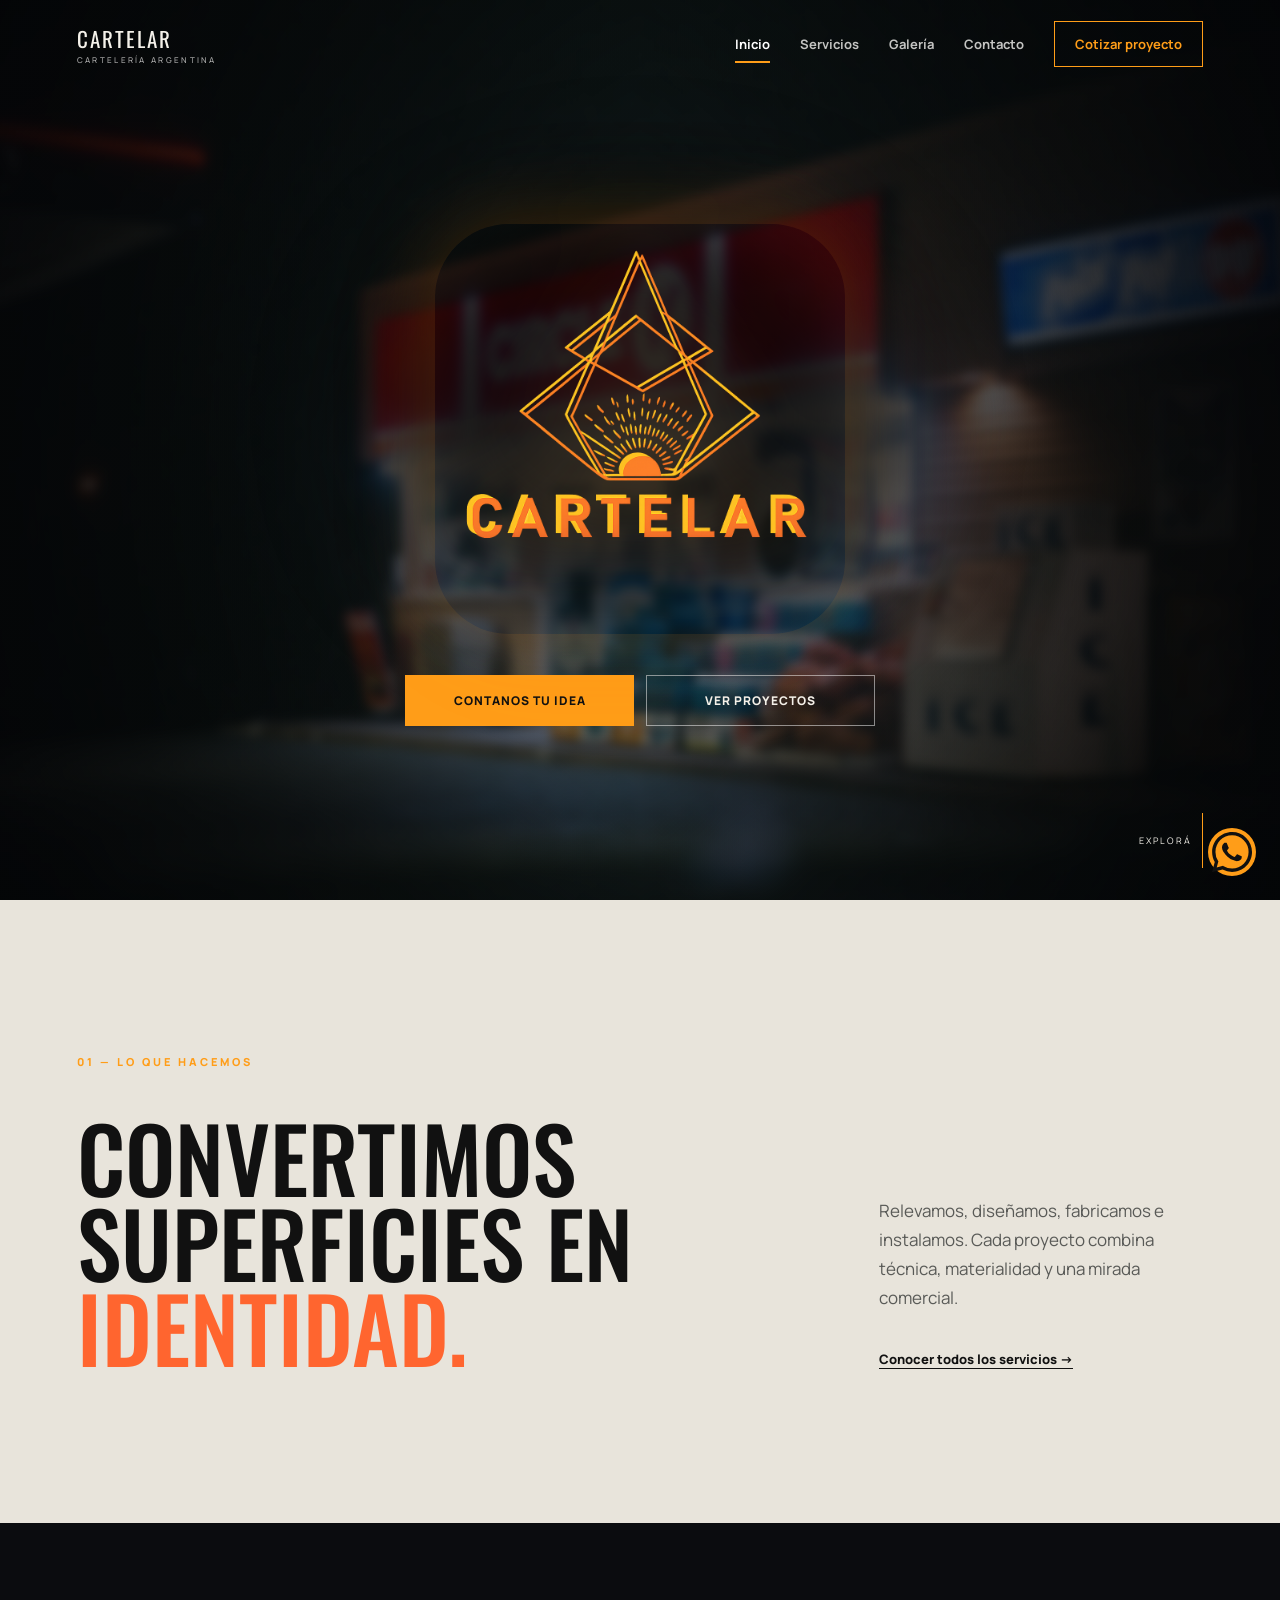
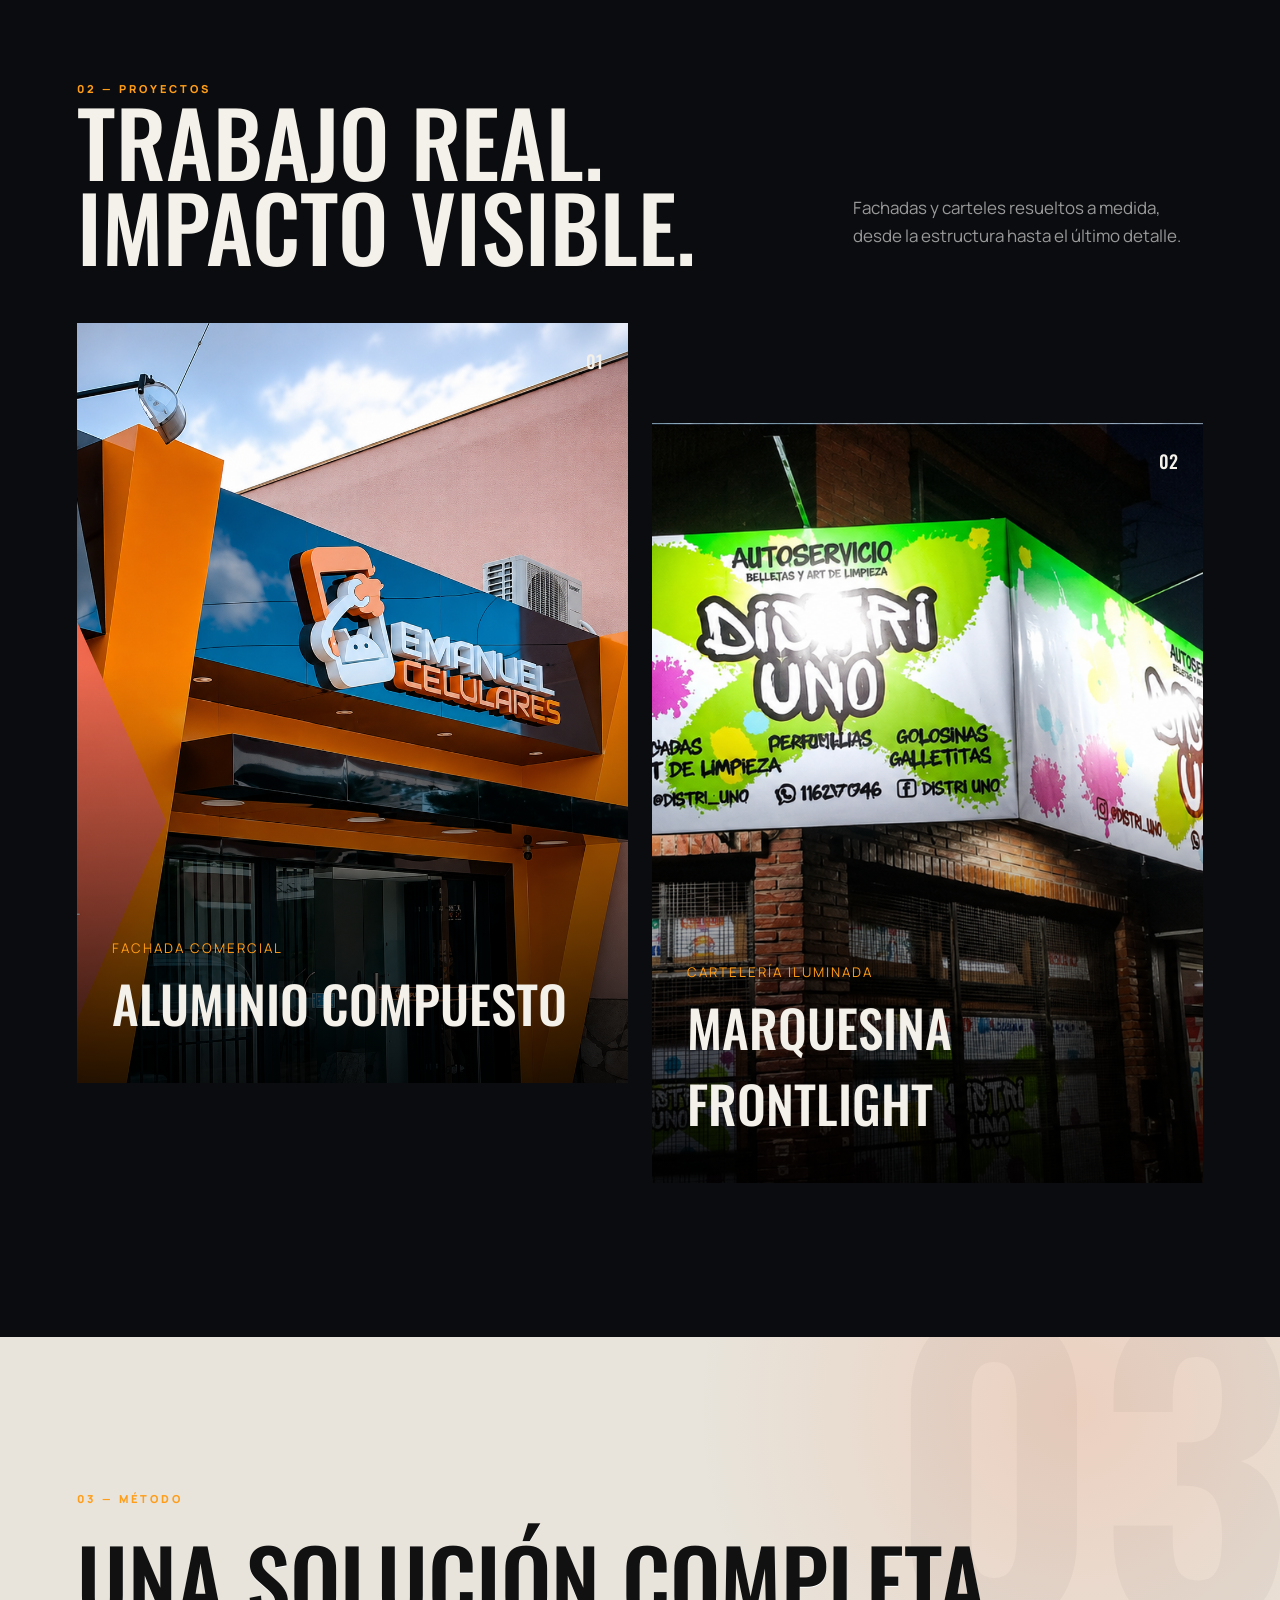
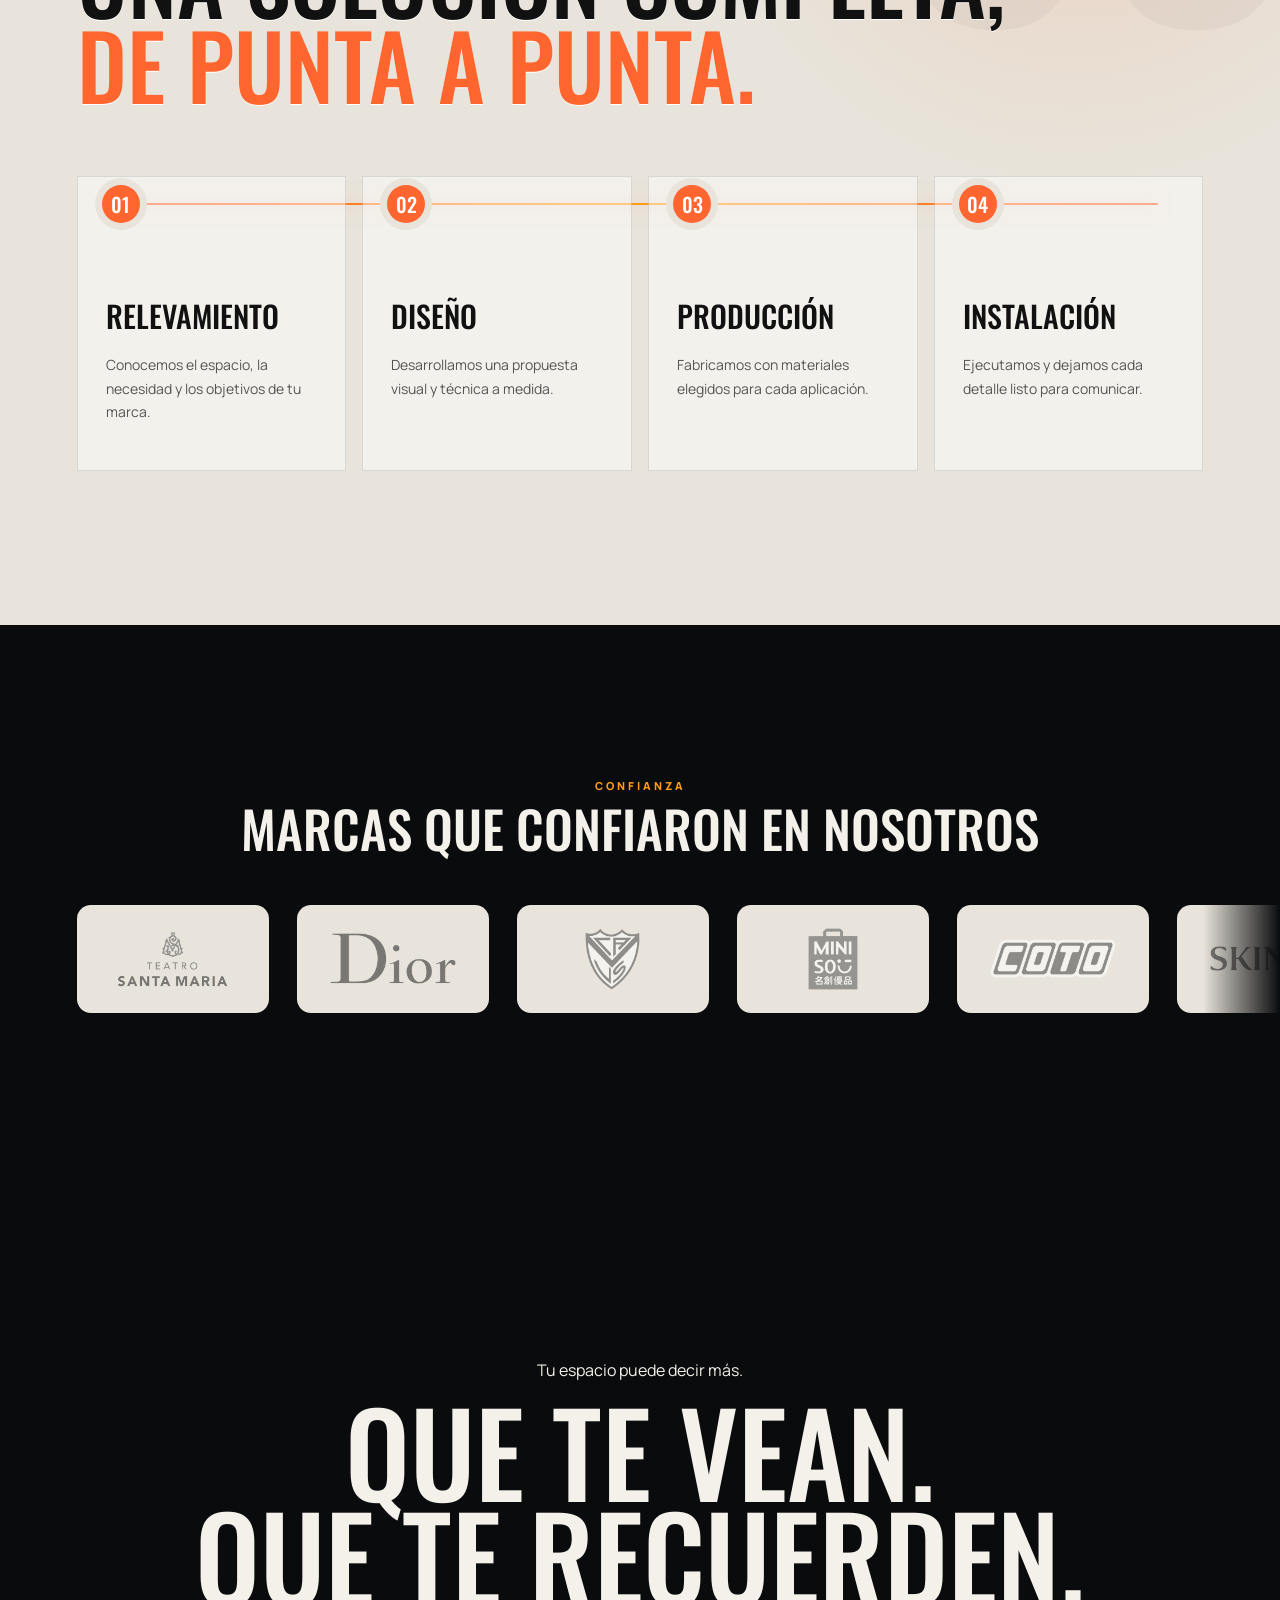
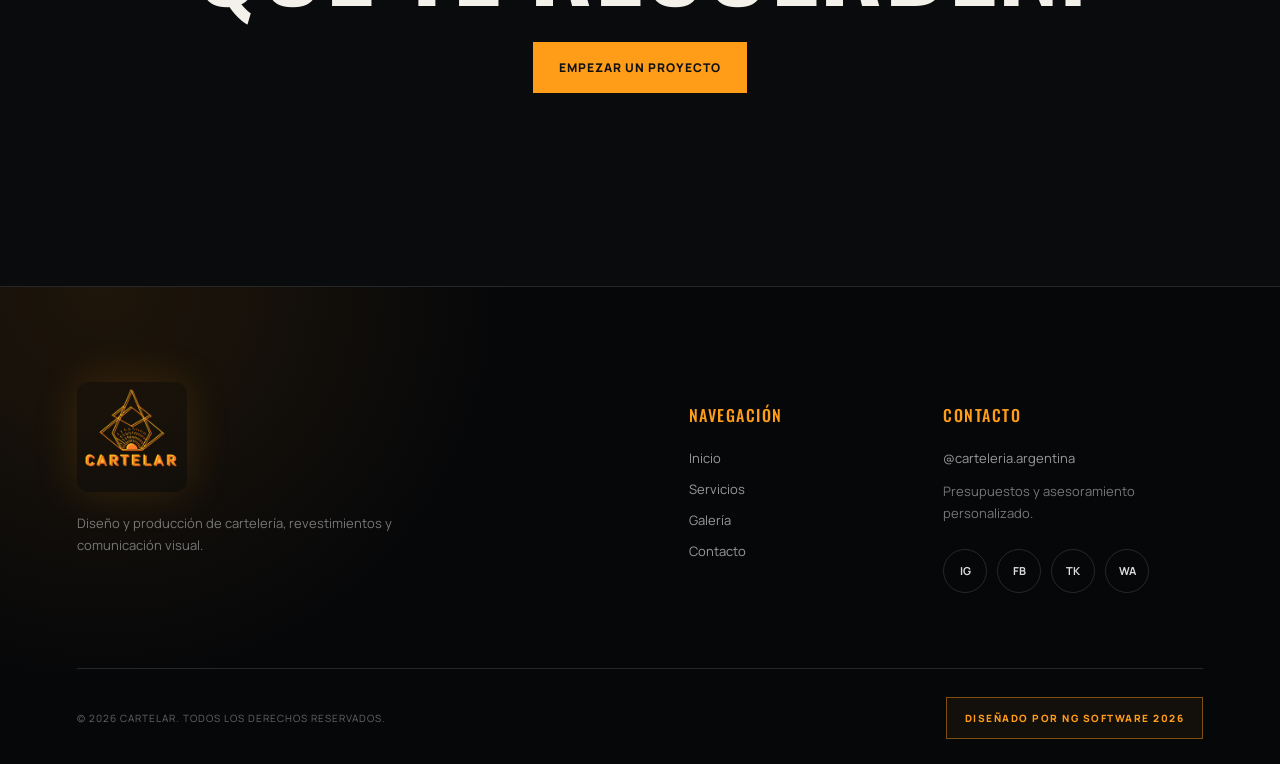
==== commit 4a34dcfb: "Add files via upload" ====
--- a/index.html
+++ b/index.html
@@ -124,8 +124,8 @@
                 href="https://www.instagram.com/ng.software.arg/" target="_blank" rel="noopener">Diseñado por NG
                 Software 2026</a></div>
     </footer>
-    <a class="float-contact" href="https://www.instagram.com/carteleria.argentina/" target="_blank" rel="noopener"
-        aria-label="Contactar por Instagram">IG</a><button class="to-top" aria-label="Volver arriba">↑</button>
+    <a class="float-contact" href="#" target="_blank" rel="noopener"
+        aria-label="Escribinos por WhatsApp"><svg viewBox="0 0 24 24" fill="currentColor" aria-hidden="true"><path d="M12.03 2C6.53 2 2.06 6.47 2.06 11.97c0 1.76.46 3.48 1.33 5l-1.42 5.18 5.3-1.39a9.94 9.94 0 0 0 4.76 1.21h.01c5.5 0 9.97-4.47 9.97-9.97 0-2.66-1.04-5.17-2.92-7.05A9.9 9.9 0 0 0 12.03 2Zm0 18.24h-.01a8.27 8.27 0 0 1-4.21-1.15l-.3-.18-3.15.82.84-3.07-.2-.32a8.26 8.26 0 0 1-1.27-4.4c0-4.56 3.71-8.28 8.28-8.28a8.24 8.24 0 0 1 5.86 2.43 8.23 8.23 0 0 1 2.42 5.86c0 4.57-3.71 8.29-8.26 8.29Zm4.53-6.2c-.25-.12-1.47-.72-1.7-.81-.23-.08-.4-.12-.56.13-.17.24-.65.81-.79.98-.15.16-.29.19-.54.06-.25-.12-1.05-.39-2-1.23-.74-.66-1.24-1.47-1.38-1.72-.15-.25-.02-.38.11-.51.11-.11.25-.29.37-.44.12-.14.16-.24.25-.4.08-.17.04-.31-.02-.44-.06-.12-.56-1.34-.77-1.84-.2-.48-.4-.42-.56-.43h-.48c-.16 0-.42.06-.64.31-.22.24-.85.83-.85 2.03 0 1.2.87 2.36.99 2.52.12.16 1.71 2.62 4.16 3.67.58.25 1.03.4 1.39.51.58.19 1.11.16 1.53.1.47-.07 1.44-.59 1.64-1.16.2-.57.2-1.05.14-1.16-.06-.1-.22-.16-.47-.28Z"/></svg></a><button class="to-top" aria-label="Volver arriba">↑</button>
 </body>
 
 </html>
